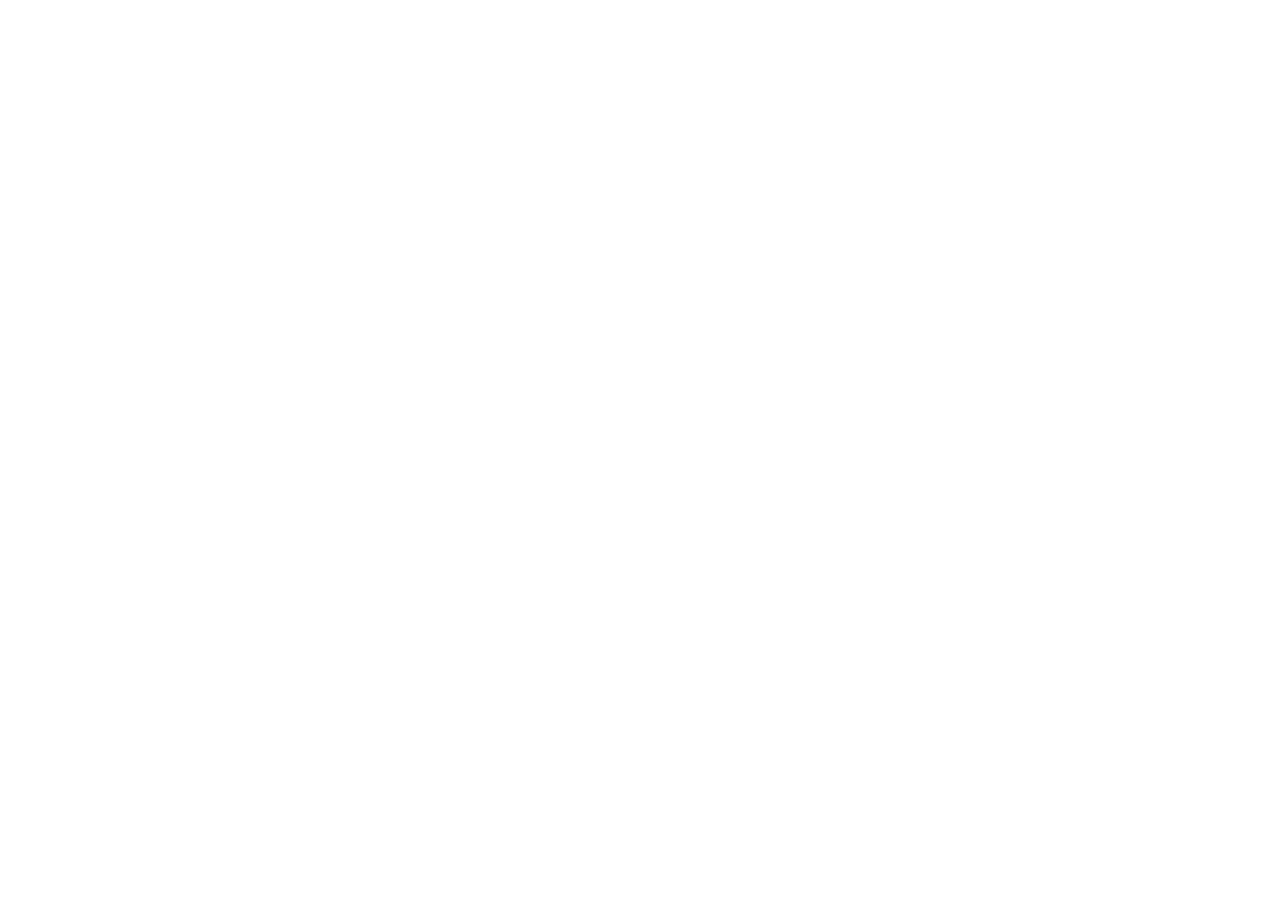
==== index.html @ 0cf008ea "first commit" ====
<!DOCTYPE html>
<html lang="en">
<head>
    <meta charset="UTF-8">
    <meta name="viewport" content="width=device-width, initial-scale=1.0">
    <title>Document</title>
</head>
<body>
    
</body>
</html>
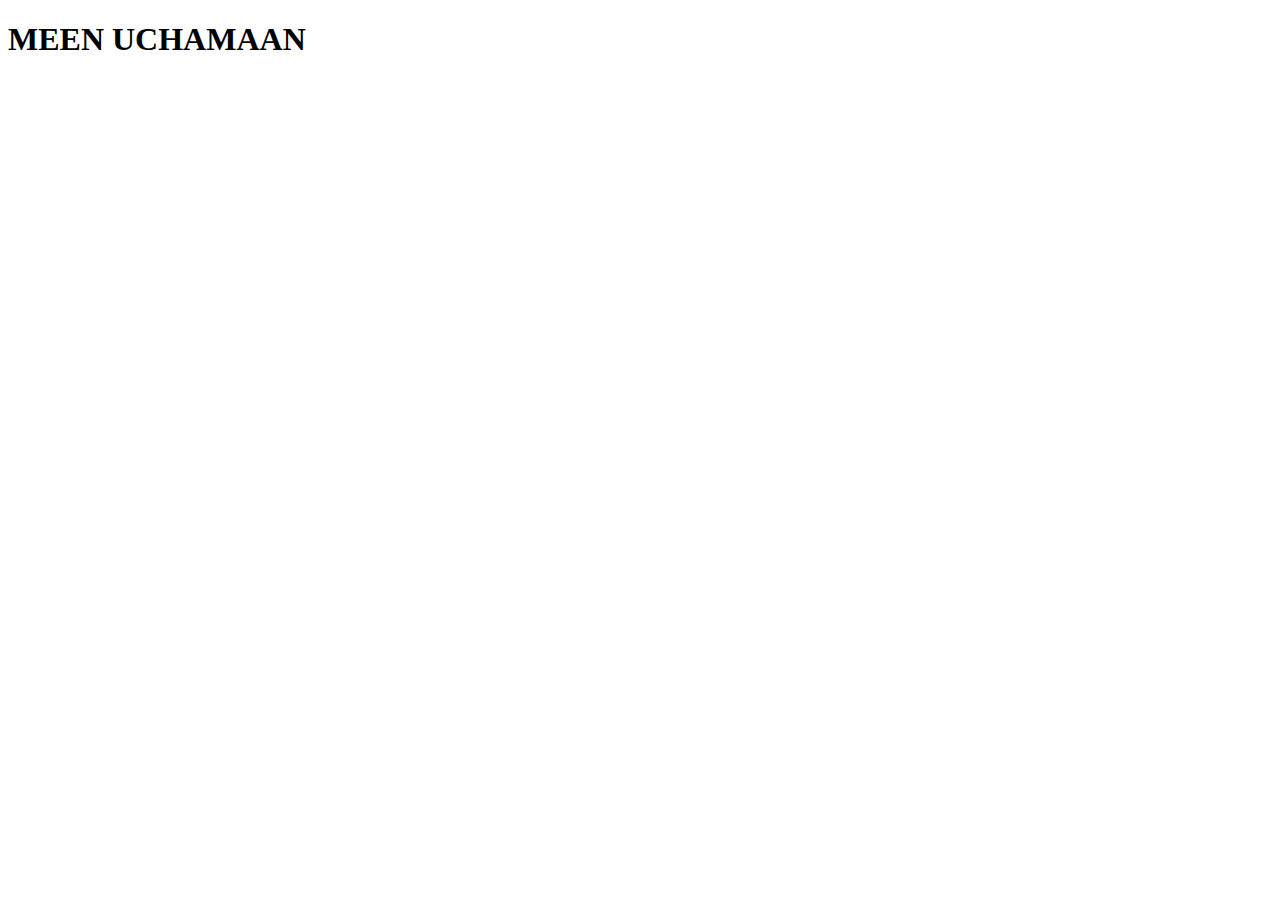
==== commit 62f90489: "new" ====
--- a/index.html
+++ b/index.html
@@ -6,6 +6,6 @@
     <title>Document</title>
 </head>
 <body>
-    
+    <h1>MEEN UCHAMAAN</h1>
 </body>
 </html>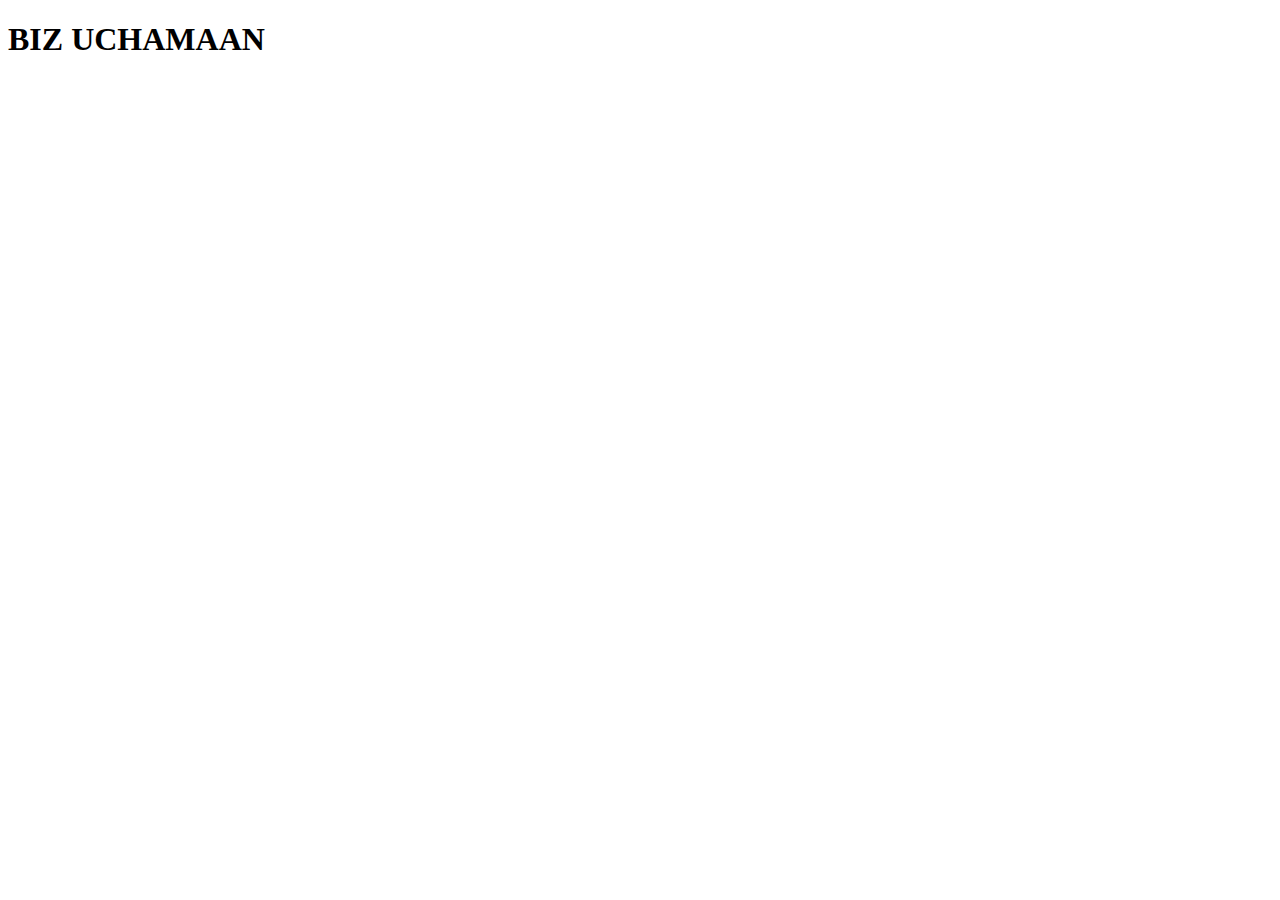
==== commit 0402d20d: "biz" ====
--- a/index.html
+++ b/index.html
@@ -6,6 +6,6 @@
     <title>Document</title>
 </head>
 <body>
-    <h1>MEEN UCHAMAAN</h1>
+    <h1>BIZ  UCHAMAAN</h1>
 </body>
 </html>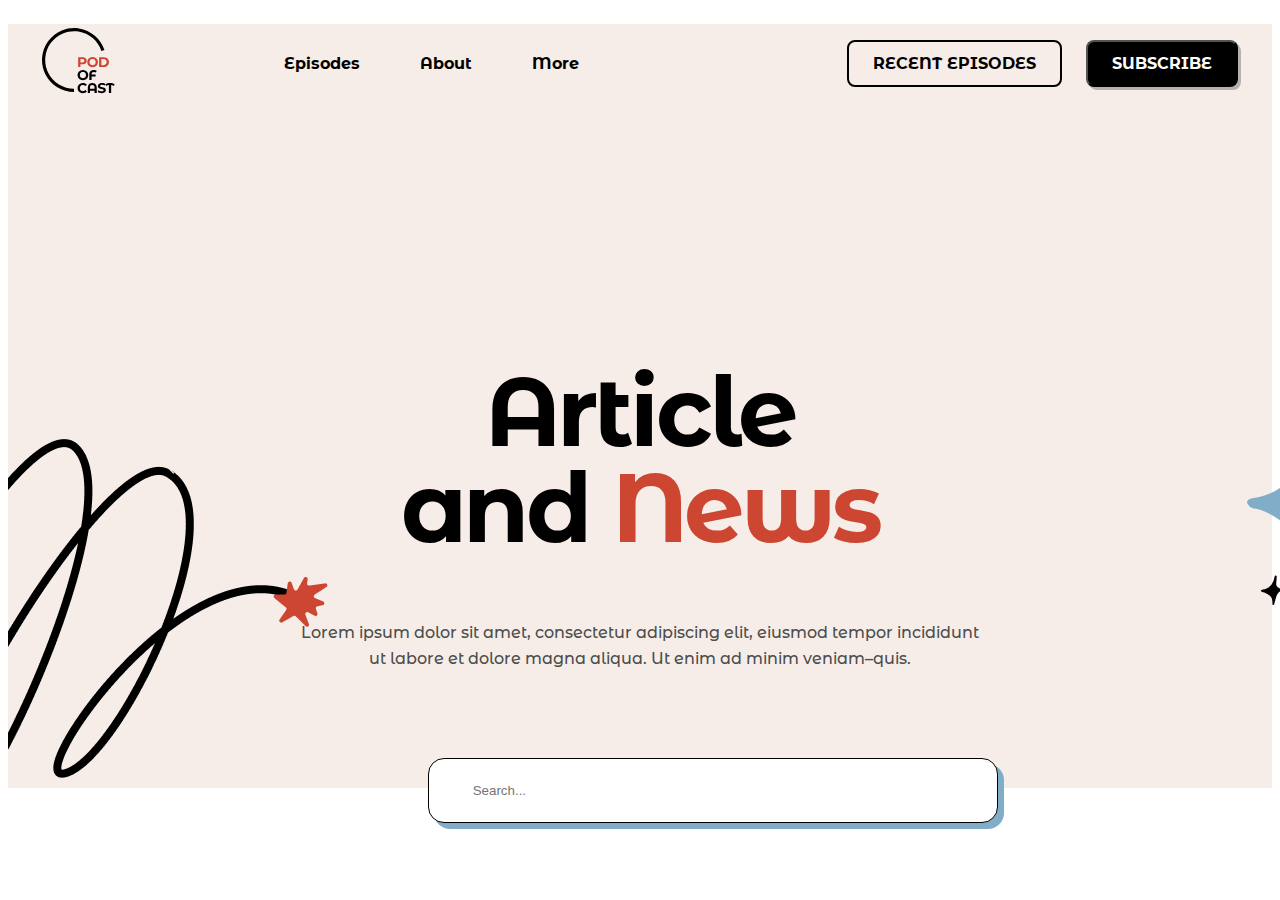
==== commit 348b9fc5: "oz qoldi" ====
--- a/index.html
+++ b/index.html
@@ -1,11 +1,67 @@
 <!DOCTYPE html>
 <html lang="en">
-<head>
-    <meta charset="UTF-8">
-    <meta name="viewport" content="width=device-width, initial-scale=1.0">
-    <title>Document</title>
-</head>
-<body>
-    <h1>BIZ  UCHAMAAN</h1>
-</body>
-</html>+  <head>
+    <meta charset="UTF-8" />
+    <meta name="viewport" content="width=device-width, initial-scale=1.0" />
+    <link
+      rel="stylesheet"
+      href="https://cdnjs.cloudflare.com/ajax/libs/font-awesome/6.4.0/css/all.min.css"
+      integrity="sha512-iecdLmaskl7CVkqkXNQ/ZH/XLlvWZOJyj7Yy7tcenmpD1ypASozpmT/E0iPtmFIB46ZmdtAc9eNBvH0H/ZpiBw=="
+      crossorigin="anonymous"
+      referrerpolicy="no-referrer"
+    />
+    <link rel="stylesheet" href="./css/main.css" />
+    <link rel="preconnect" href="https://fonts.googleapis.com" />
+    <link rel="preconnect" href="https://fonts.gstatic.com" crossorigin />
+    <link
+      href="https://fonts.googleapis.com/css2?family=Montserrat+Alternates:ital,wght@0,100;0,200;0,300;0,400;0,500;0,600;0,700;0,800;0,900;1,100;1,200;1,300;1,400;1,500;1,600;1,700;1,800;1,900&display=swap"
+      rel="stylesheet"
+    />
+    <title>Article and News</title>
+  </head>
+  <body>
+    <header class="header">
+      <nav class="header__nav container">
+        <a class="header__nav-logo" href="#"
+          ><img src="./img/logo.svg" alt="logo"
+        /></a>
+        <ul class="header__nav-list">
+          <li class="header__nav-item"><a href="#">Episodes</a></li>
+          <li class="header__nav-item"><a href="#">About</a></li>
+          <li class="header__nav-item"><a href="#">More</a></li>
+        </ul>
+        <div class="header__nav-button">
+          <button class="button-1"><a href="#"> RECENT EPISODES</a></button>
+          <button class="button-2"><a href="#">SUBSCRIBE</a></button>
+        </div>
+      </nav>
+      <div class="header__hero">
+        <div class="header__hero-text">
+          <h1>
+            Article <br />
+            and <span> News</span>
+          </h1>
+          <p>
+            Lorem ipsum dolor sit amet, consectetur adipiscing elit, eiusmod
+            tempor incididunt <br />
+            ut labore et dolore magna aliqua. Ut enim ad minim veniam–quis.
+          </p>
+        </div>
+        <div class="header__hero-img">
+          <img class="header__left-img" src="./img/vector.png" alt="left-img" />
+          <img
+            class="header__right-img"
+            src="./img/vector-right.png"
+            alt="right-img"
+          />
+        </div>
+        <!-- <form method="get" action="#" class="signup-inp"> -->
+          <input type="search" placeholder= " Search..." />
+        <!-- </form> -->
+      </div>
+    </header>
+    <main>
+      
+    </main>
+  </body>
+</html>
--- a/css/main.css
+++ b/css/main.css
@@ -0,0 +1,107 @@
+.conteiner {
+  margin: 0 auto;
+  width: 1300px;
+}
+
+.header {
+  background: #f7ede8;
+}
+.header .header__nav {
+  display: flex;
+  margin-top: 24px;
+  align-items: center;
+  justify-content: space-around;
+}
+.header .header__nav-list {
+  display: flex;
+  margin-right: 200px;
+}
+.header a {
+  text-decoration: none;
+  color: var(--black, #000);
+  font-family: "Montserrat Alternates", sans-serif;
+  font-size: 22px;
+  font-size: 16px;
+  font-style: normal;
+  font-weight: 700;
+  line-height: normal;
+}
+.header .header__nav-item {
+  margin-left: 60px;
+  list-style: none;
+}
+.header .button-1 {
+  padding: 12px 24px;
+  justify-content: center;
+  align-items: center;
+  border-radius: 8px;
+  border: 2px solid #000;
+  background-color: #f7ede8;
+}
+.header .button-2 {
+  padding: 12px 24px;
+  justify-content: center;
+  align-items: center;
+  border-radius: 8px;
+  background: var(--black, #000);
+  box-shadow: 3px 3px 0px 0px rgba(0, 0, 0, 0.25);
+  margin-left: 20px;
+}
+.header .button-2 a {
+  color: white;
+}
+.header h1 {
+  color: var(--black, #000);
+  text-align: center;
+  margin-top: 162px;
+  font-family: Montserrat Alternates;
+  font-size: 96px;
+  font-style: normal;
+  font-weight: 700;
+  line-height: 100%;
+  letter-spacing: -3.84px;
+}
+.header h1 span {
+  color: var(--vermillion, #cd4631);
+  font-family: Montserrat Alternates;
+  font-size: 96px;
+  font-style: normal;
+  font-weight: 700;
+  line-height: 100%;
+  letter-spacing: -3.84px;
+}
+.header .header__hero-text {
+  color: var(--davys-grey, #4d4d4d);
+  text-align: center;
+  font-family: Montserrat Alternates;
+  font-size: 16px;
+  font-style: normal;
+  font-weight: 500;
+  line-height: 160%;
+  padding: 100px;
+}
+.header .header__left-img {
+  position: absolute;
+  margin-top: -500px;
+}
+.header .header__right-img {
+  position: absolute;
+  margin-left: 1239px;
+  margin-top: -350px;
+}
+.header input {
+  position: absolute;
+  display: flex;
+  width: 570px;
+  padding: 24px 0px 24px 40px;
+  align-items: center;
+  gap: 24px;
+  margin-left: 420px;
+  border-radius: 16px;
+  border: 1.5px solid var(--black, #000);
+  background: #fff;
+  box-shadow: 6px 6px 0px 0px #81adc8;
+  margin-top: -30px;
+}
+
+/*# sourceMappingURL=main.css.map */
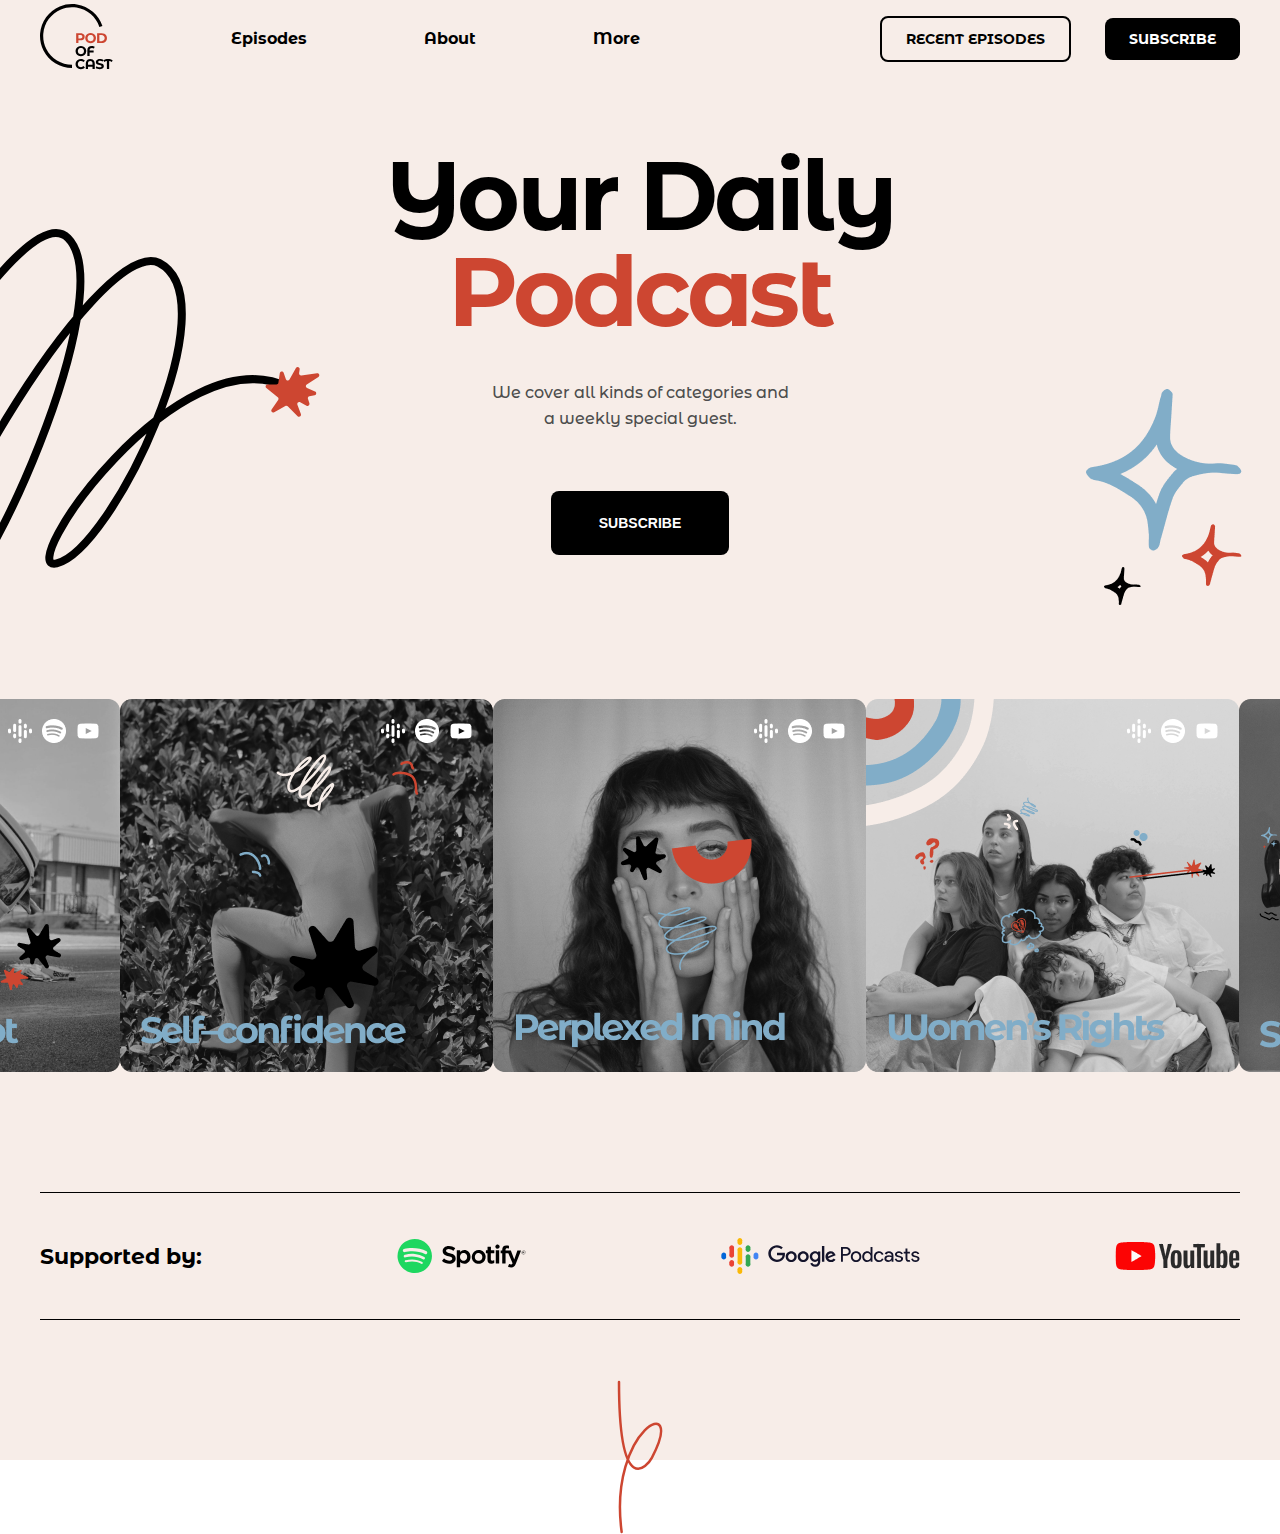
==== commit 6a54702a: "headerdone" ====
--- a/index.html
+++ b/index.html
@@ -3,65 +3,62 @@
   <head>
     <meta charset="UTF-8" />
     <meta name="viewport" content="width=device-width, initial-scale=1.0" />
-    <link
-      rel="stylesheet"
-      href="https://cdnjs.cloudflare.com/ajax/libs/font-awesome/6.4.0/css/all.min.css"
-      integrity="sha512-iecdLmaskl7CVkqkXNQ/ZH/XLlvWZOJyj7Yy7tcenmpD1ypASozpmT/E0iPtmFIB46ZmdtAc9eNBvH0H/ZpiBw=="
-      crossorigin="anonymous"
-      referrerpolicy="no-referrer"
-    />
-    <link rel="stylesheet" href="./css/main.css" />
-    <link rel="preconnect" href="https://fonts.googleapis.com" />
-    <link rel="preconnect" href="https://fonts.gstatic.com" crossorigin />
-    <link
-      href="https://fonts.googleapis.com/css2?family=Montserrat+Alternates:ital,wght@0,100;0,200;0,300;0,400;0,500;0,600;0,700;0,800;0,900;1,100;1,200;1,300;1,400;1,500;1,600;1,700;1,800;1,900&display=swap"
-      rel="stylesheet"
-    />
-    <title>Article and News</title>
+    <link rel="stylesheet" href="css/main.css">
+    <title>HomePage</title>
   </head>
   <body>
     <header class="header">
       <nav class="header__nav container">
-        <a class="header__nav-logo" href="#"
-          ><img src="./img/logo.svg" alt="logo"
-        /></a>
-        <ul class="header__nav-list">
-          <li class="header__nav-item"><a href="#">Episodes</a></li>
-          <li class="header__nav-item"><a href="#">About</a></li>
-          <li class="header__nav-item"><a href="#">More</a></li>
+          <ul class="header__nav-list">
+            <li class="header__nav-logo">
+                <a href="#" class="header__nav-link"><img src="img/logo.svg" alt="logo"/></a>
+            </li>
+          <li class="header__nav-item">
+            <a href="#" class="header__nav-link">Episodes</a>
+          </li>
+          <li class="header__nav-item">
+            <a href="#" class="header__nav-link">About</a>
+          </li>
+          <li class="header__nav-item">
+            <a href="#" class="header__nav-link">More</a>
+          </li>
         </ul>
-        <div class="header__nav-button">
-          <button class="button-1"><a href="#"> RECENT EPISODES</a></button>
-          <button class="button-2"><a href="#">SUBSCRIBE</a></button>
+        <div class="header__nav-btns">
+            <a href="#">
+                RECENT EPISODES
+            </a>
+            <a href="#">
+                SUBSCRIBE
+            </a>
         </div>
       </nav>
       <div class="header__hero">
         <div class="header__hero-text">
-          <h1>
-            Article <br />
-            and <span> News</span>
-          </h1>
-          <p>
-            Lorem ipsum dolor sit amet, consectetur adipiscing elit, eiusmod
-            tempor incididunt <br />
-            ut labore et dolore magna aliqua. Ut enim ad minim veniam–quis.
-          </p>
+          <h1>Your Daily <br>
+            <span>Podcast</span></h1>
+            <p>We cover all kinds of categories and <br>
+              a weekly special guest.</p>
+              <button>SUBSCRIBE</button>
+              <div class="header__hero-img">
+                <img src="img/Hero Shape Swirl.svg" alt="shape">
+                <img src="img/stars.png" alt="stars">
+              </div>
         </div>
-        <div class="header__hero-img">
-          <img class="header__left-img" src="./img/vector.png" alt="left-img" />
-          <img
-            class="header__right-img"
-            src="./img/vector-right.png"
-            alt="right-img"
-          />
+        <div class="header__hero-galerry">
+          <img src="img/cover.png" alt="galleryimg">
+          <img src="img/cover (1).png" alt="galleryimg2">
+          <img src="img/cover (2).png" alt="galleryimg3">
+          <img src="img/cover (4).png" alt="galleryimg4">
+          <img src="img/cover (3).png" alt="galleryimg5">
         </div>
-        <!-- <form method="get" action="#" class="signup-inp"> -->
-          <input type="search" placeholder= " Search..." />
-        <!-- </form> -->
+        <div class="header__hero-support container">
+          <p>Supported by:</p>
+          <img src="img/Spotify.svg" alt="Spotify">
+          <img src="img/Google Podcast.svg" alt="Google">
+          <img src="img/Youtube.svg" alt="Youtube">
+        </div>
+        <img class="scribble" src="img/Scribble.svg" alt="headerend">
       </div>
     </header>
-    <main>
-      
-    </main>
   </body>
 </html>
--- a/css/main.css
+++ b/css/main.css
@@ -1,107 +1,148 @@
-.conteiner {
-  margin: 0 auto;
-  width: 1300px;
+@import url(https://fonts.googleapis.com/css2?family=Montserrat+Alternates:wght@100;200;300;400;500;600;800;900&display=swap);
+body {
+  font-family: "Montserrat Alternates", sans-serif;
+}
+
+* {
+  margin: 0;
+  padding: 0;
+  box-sizing: border-box;
 }
 
 .header {
-  background: #f7ede8;
+  padding-bottom: 140px;
+  background: var(--champagne, #f7ede8);
 }
-.header .header__nav {
+.header .scribble {
+  position: absolute;
+  top: 111%;
+  left: 50%;
+  transform: translate(-50%, -50%);
+}
+.header__nav {
   display: flex;
-  margin-top: 24px;
+  justify-content: space-between;
   align-items: center;
-  justify-content: space-around;
 }
-.header .header__nav-list {
+.header__nav-list {
   display: flex;
-  margin-right: 200px;
+  align-items: center;
+  justify-content: space-between;
+  list-style: none;
+  width: 50%;
 }
-.header a {
+.header__nav-list .header__nav-item {
+  padding-left: 60px;
+}
+.header__nav-list .header__nav-item .header__nav-link {
+  color: var(--black, #000);
   text-decoration: none;
-  color: var(--black, #000);
-  font-family: "Montserrat Alternates", sans-serif;
-  font-size: 22px;
+  font-family: Montserrat Alternates;
   font-size: 16px;
   font-style: normal;
   font-weight: 700;
-  line-height: normal;
+  line-height: 160%;
 }
-.header .header__nav-item {
-  margin-left: 60px;
-  list-style: none;
+.header__nav-btns {
+  width: 30%;
+  height: 100%;
+  display: flex;
+  justify-content: space-between;
+  align-items: center;
 }
-.header .button-1 {
+.header__nav-btns a:first-child {
+  text-decoration: none;
+  color: #000;
+  font-size: 14px;
+  font-weight: 700;
   padding: 12px 24px;
-  justify-content: center;
-  align-items: center;
   border-radius: 8px;
-  border: 2px solid #000;
-  background-color: #f7ede8;
+  border: 2px solid var(--black, #000);
 }
-.header .button-2 {
+.header__nav-btns a:last-child {
+  text-decoration: none;
+  color: #fff;
+  font-size: 14px;
+  font-weight: 700;
   padding: 12px 24px;
-  justify-content: center;
-  align-items: center;
+  border-radius: 8px;
+  transition: all 0.5s ease-out;
+  background-color: #000;
+}
+.header__nav-btns a:last-child:hover {
+  box-shadow: 3px 3px 0px 0px rgba(0, 0, 0, 0.25);
+}
+.header__hero {
+  position: relative;
+}
+.header__hero-text {
+  text-align: center;
+  padding-top: 70px;
+}
+.header__hero-text h1 {
+  font-size: 96px;
+  font-weight: 700;
+  line-height: 100%;
+  margin-bottom: 40px;
+  letter-spacing: -3.84px;
+}
+.header__hero-text h1 span {
+  color: #cd4631;
+}
+.header__hero-text p {
+  color: var(--davys-grey, #4d4d4d);
+  text-align: center;
+  font-size: 16px;
+  font-weight: 500;
+  line-height: 160%;
+}
+.header__hero-text button {
+  padding: 24px 48px;
+  margin-top: 60px;
   border-radius: 8px;
   background: var(--black, #000);
-  box-shadow: 3px 3px 0px 0px rgba(0, 0, 0, 0.25);
-  margin-left: 20px;
+  transition: all 0.5s ease-out;
+  color: #fff;
+  font-size: 14px;
+  border: none;
+  margin-bottom: 144px;
+  font-weight: 700;
 }
-.header .button-2 a {
-  color: white;
+.header__hero-text button:hover {
+  box-shadow: 6px 6px 0px 0px rgba(0, 0, 0, 0.25);
 }
-.header h1 {
-  color: var(--black, #000);
-  text-align: center;
-  margin-top: 162px;
-  font-family: Montserrat Alternates;
-  font-size: 96px;
-  font-style: normal;
+.header__hero-img img {
+  top: 0;
+  position: absolute;
+}
+.header__hero-img img:first-child {
+  left: 0;
+}
+.header__hero-img img:last-child {
+  right: 3%;
+  top: 25%;
+}
+.header__hero-galerry {
+  margin-bottom: 120px;
+  display: flex;
+  justify-content: space-between;
+}
+.header__hero-support {
+  border: 1px solid #000;
+  border-left: 0;
+  border-right: 0;
+  display: flex;
+  justify-content: space-between;
+  align-items: center;
+  padding: 45px 0;
+}
+.header__hero-support p {
+  font-size: 22px;
   font-weight: 700;
-  line-height: 100%;
-  letter-spacing: -3.84px;
 }
-.header h1 span {
-  color: var(--vermillion, #cd4631);
-  font-family: Montserrat Alternates;
-  font-size: 96px;
-  font-style: normal;
-  font-weight: 700;
-  line-height: 100%;
-  letter-spacing: -3.84px;
-}
-.header .header__hero-text {
-  color: var(--davys-grey, #4d4d4d);
-  text-align: center;
-  font-family: Montserrat Alternates;
-  font-size: 16px;
-  font-style: normal;
-  font-weight: 500;
-  line-height: 160%;
-  padding: 100px;
-}
-.header .header__left-img {
-  position: absolute;
-  margin-top: -500px;
-}
-.header .header__right-img {
-  position: absolute;
-  margin-left: 1239px;
-  margin-top: -350px;
-}
-.header input {
-  position: absolute;
-  display: flex;
-  width: 570px;
-  padding: 24px 0px 24px 40px;
-  align-items: center;
-  gap: 24px;
-  margin-left: 420px;
-  border-radius: 16px;
-  border: 1.5px solid var(--black, #000);
-  background: #fff;
-  box-shadow: 6px 6px 0px 0px #81adc8;
-  margin-top: -30px;
+.header .container {
+  width: 1200px;
+  margin: 0 auto;
 }
 
 /*# sourceMappingURL=main.css.map */
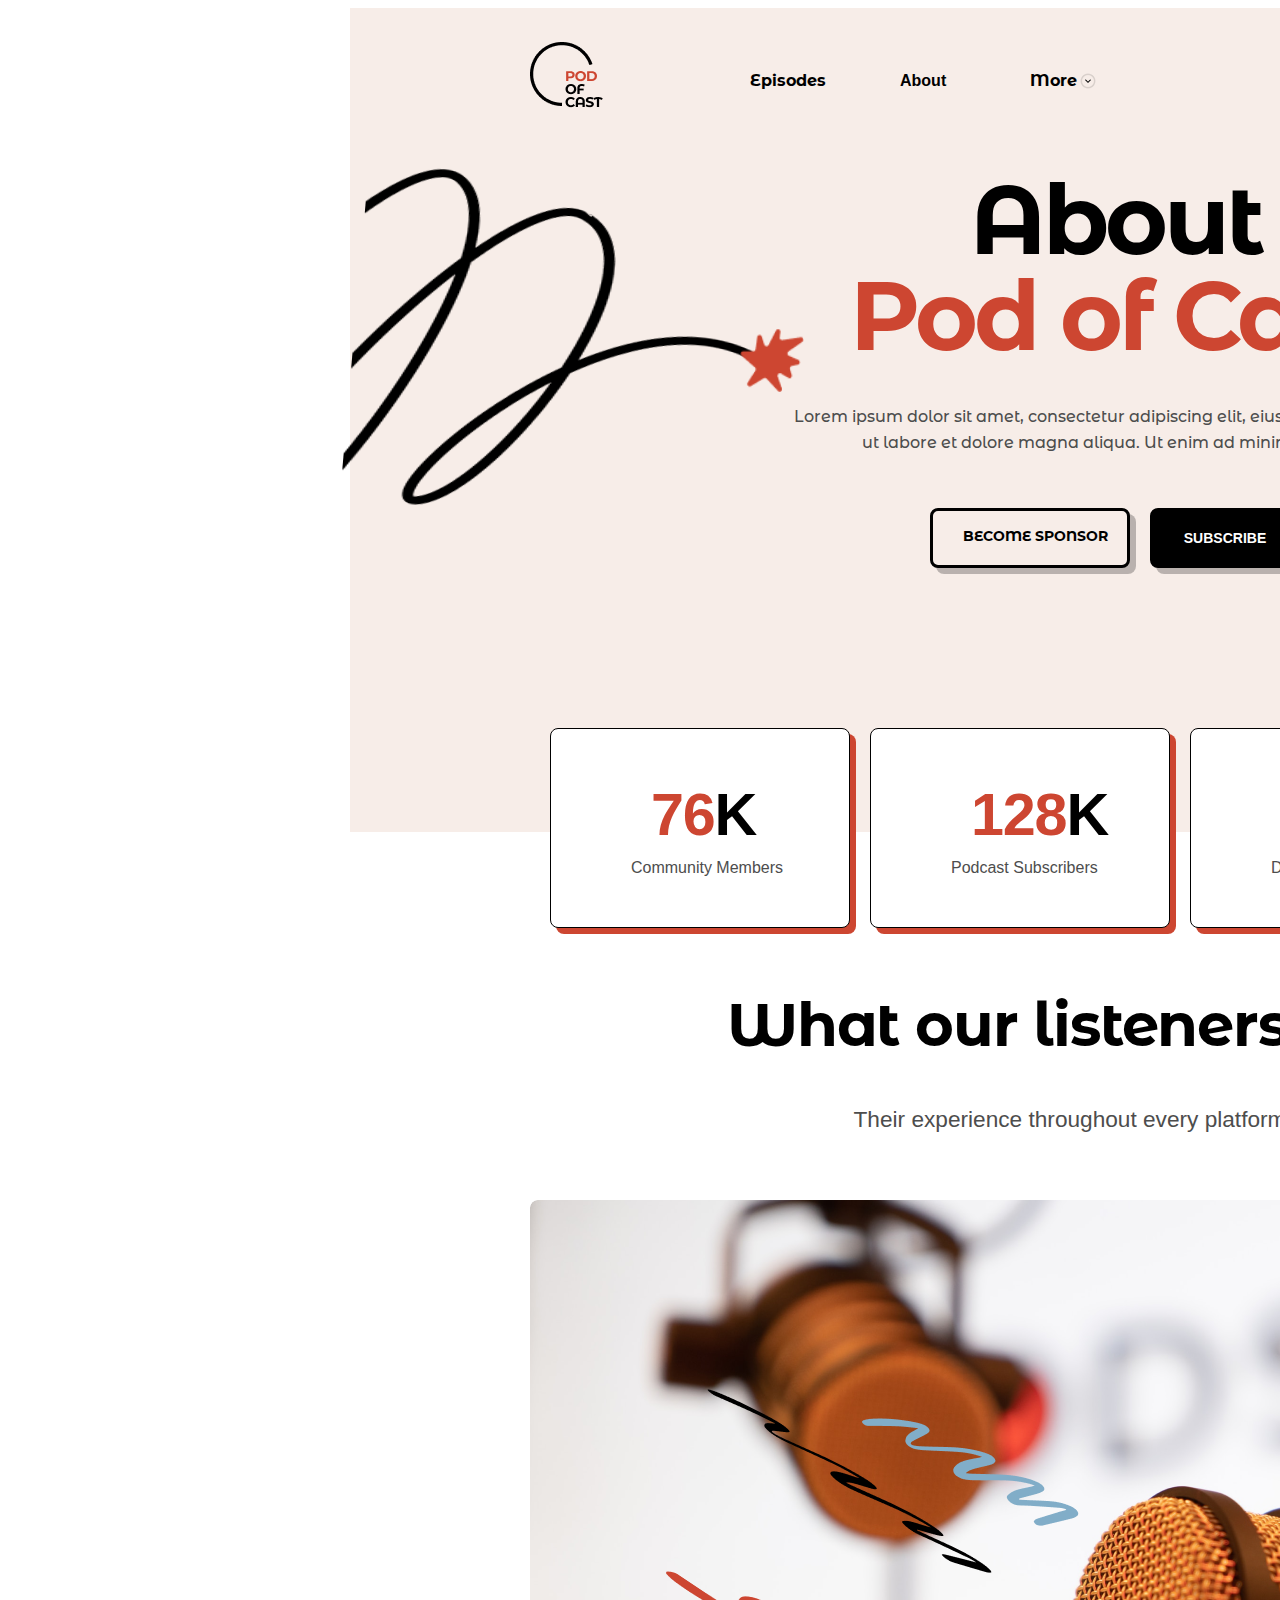
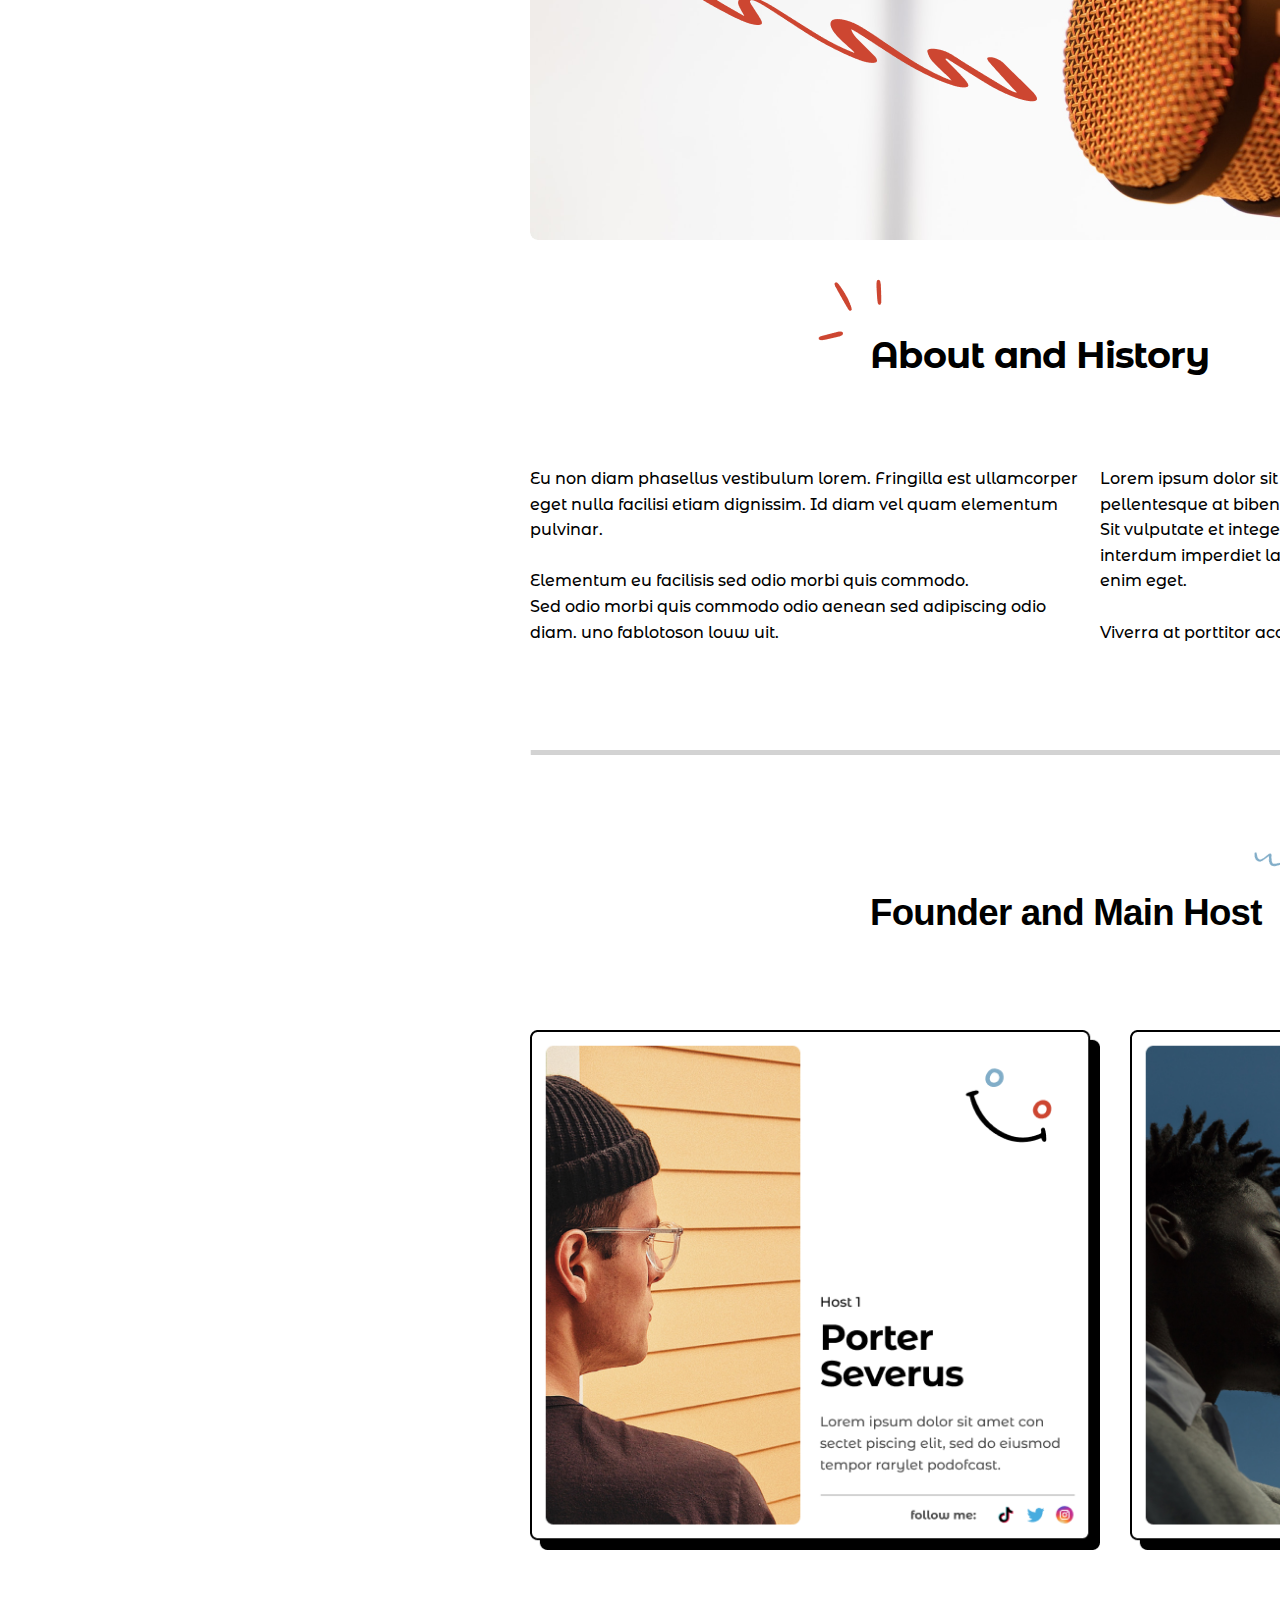
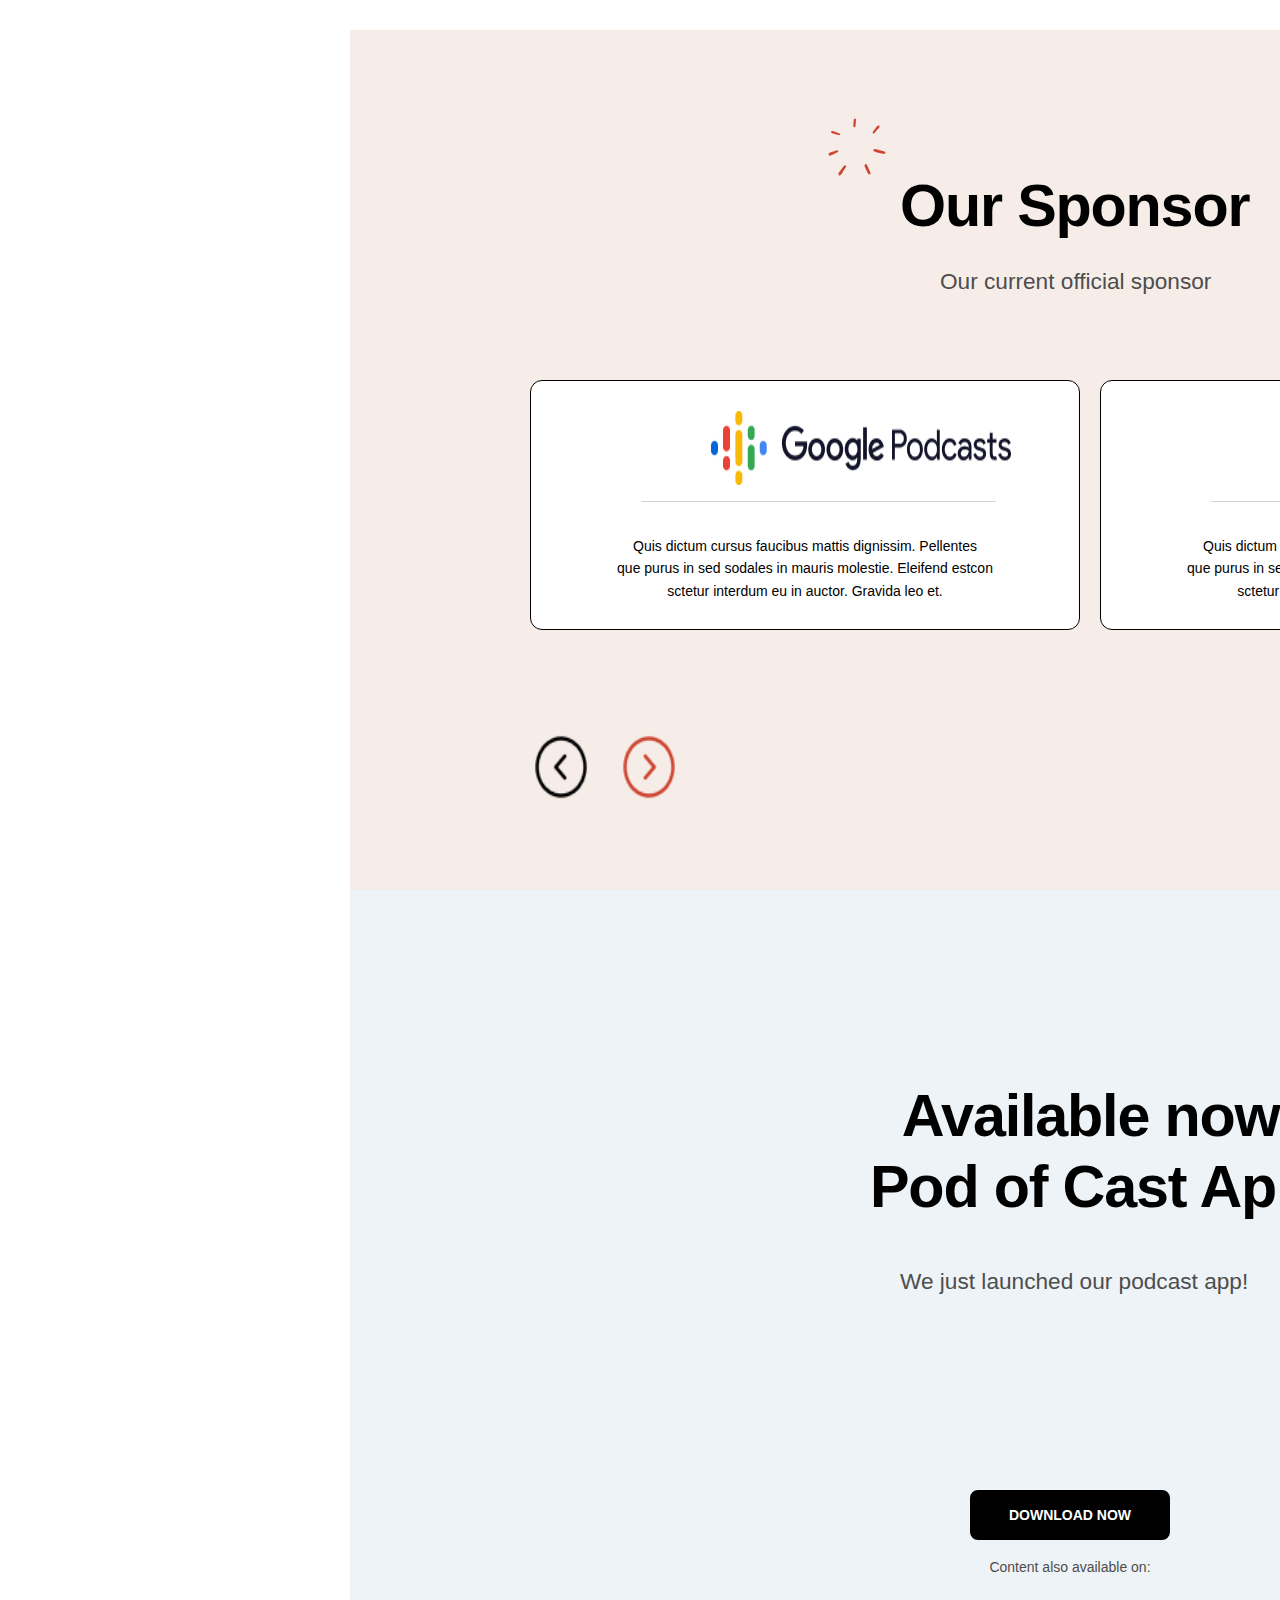
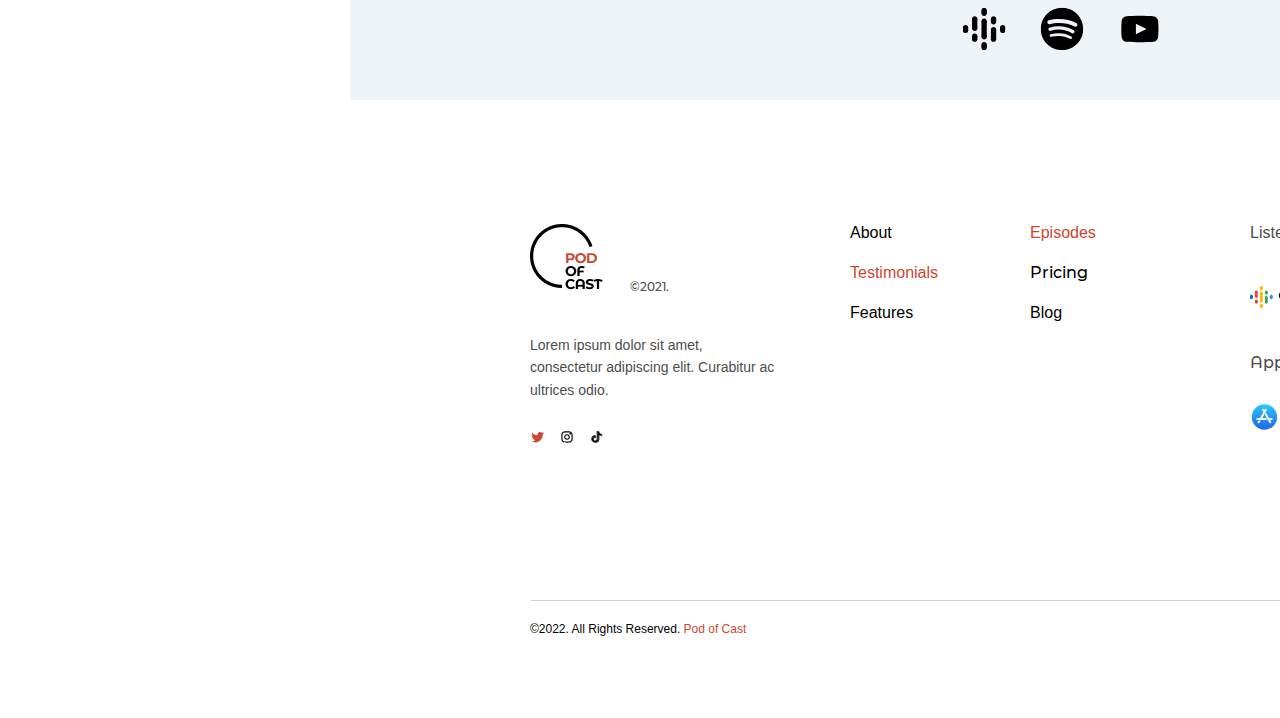
==== commit 8ab377ba: "tugadi" ====
--- a/index.html
+++ b/index.html
@@ -3,62 +3,123 @@
   <head>
     <meta charset="UTF-8" />
     <meta name="viewport" content="width=device-width, initial-scale=1.0" />
-    <link rel="stylesheet" href="css/main.css">
-    <title>HomePage</title>
+    <title>HOMEWORK</title>
+    <link rel="stylesheet" href="./css/main.css" />
   </head>
   <body>
-    <header class="header">
-      <nav class="header__nav container">
-          <ul class="header__nav-list">
-            <li class="header__nav-logo">
-                <a href="#" class="header__nav-link"><img src="img/logo.svg" alt="logo"/></a>
-            </li>
-          <li class="header__nav-item">
-            <a href="#" class="header__nav-link">Episodes</a>
-          </li>
-          <li class="header__nav-item">
-            <a href="#" class="header__nav-link">About</a>
-          </li>
-          <li class="header__nav-item">
-            <a href="#" class="header__nav-link">More</a>
-          </li>
-        </ul>
-        <div class="header__nav-btns">
-            <a href="#">
-                RECENT EPISODES
-            </a>
-            <a href="#">
-                SUBSCRIBE
-            </a>
-        </div>
-      </nav>
-      <div class="header__hero">
-        <div class="header__hero-text">
-          <h1>Your Daily <br>
-            <span>Podcast</span></h1>
-            <p>We cover all kinds of categories and <br>
-              a weekly special guest.</p>
-              <button>SUBSCRIBE</button>
-              <div class="header__hero-img">
-                <img src="img/Hero Shape Swirl.svg" alt="shape">
-                <img src="img/stars.png" alt="stars">
-              </div>
-        </div>
-        <div class="header__hero-galerry">
-          <img src="img/cover.png" alt="galleryimg">
-          <img src="img/cover (1).png" alt="galleryimg2">
-          <img src="img/cover (2).png" alt="galleryimg3">
-          <img src="img/cover (4).png" alt="galleryimg4">
-          <img src="img/cover (3).png" alt="galleryimg5">
-        </div>
-        <div class="header__hero-support container">
-          <p>Supported by:</p>
-          <img src="img/Spotify.svg" alt="Spotify">
-          <img src="img/Google Podcast.svg" alt="Google">
-          <img src="img/Youtube.svg" alt="Youtube">
-        </div>
-        <img class="scribble" src="img/Scribble.svg" alt="headerend">
-      </div>
-    </header>
+    <nav class="nav">
+      <img src="./img/logo (5).png" alt="" />
+      <a class="nav-a" href="#">Episodes</a>
+      <a class="nav-a-2" href="#">About</a>
+      <a class="nav-a-11" href="#">More</a>
+      <img class="nav-img" src="./img/Arrow - Down.png" alt="" />
+      <button class="btn">
+        <h1 class="h1">RECENT EPISODES</h1>
+      </button>
+      <button class="btn-2">
+        <h1 class="h2">SUBSCRIBE</h1>
+      </button>
+      <h1 class="nav-h1">
+        <span>About </span> <br />
+        Pod of Cast
+      </h1>
+      <p class="nav-p">Lorem ipsum dolor sit amet, consectetur adipiscing elit,  eiusmod tempor incididunt <br>
+        ut labore et dolore magna aliqua. Ut enim ad minim veniam–quis.</p>
+      <img class="nav-img-1" src="./img/Vector 4.png" alt="" />
+      <img class="nav-img-2" src="./img/Star 2.png" alt="">
+      <img class="nav-img-3" src="./img/vector (5).png" alt="">
+      <button class="btn-3">
+         <h1 class="nav-h2">BECOME SPONSOR</h1>
+      </button>
+      <button class="btn-4">
+         <h1 class="nav-h3">SUBSCRIBE</h1>
+      </button>
+      <button class="btn-5">
+        <a class="nav-a-3" href="#"> <span class="spn-1">76</span>K</a>
+        <p class="nav-p-1">Community Members</p>
+      </button>
+      <button class="btn-6">
+        <a class="nav-a-3" href="#"> <span class="spn-1">128</span>K</a>
+        <p class="nav-p-1">Podcast Subscribers</p>
+      </button>
+      <button class="btn-7">
+        <a class="nav-a-3" href="#"> <span class="spn-1">59</span>K</a>
+        <p class="nav-p-1">Daily Listeners</p>
+      </button>
+      <img class="nav-img-4" src="./img/Vector 4 (1).png" alt="">
+    </nav>
+    <div class="hero">
+          <h1 class="hero-h1">What our listeners say</h1>
+          <p class="hero-p">Their experience throughout every platform</p> 
+          <img class="hero-img" src="./img/img.png" alt=""> 
+          <h2 class="hero-h2">About and History</h2>
+          <img class="hero-img-1" src="./img/Sparkle.png" alt="">
+          <p class="hero-p-1">Eu non diam  phasellus vestibulum lorem. Fringilla est ullamcorper <br> eget nulla facilisi etiam dignissim. Id diam vel quam elementum <br> pulvinar. <br>
+          <br>
+            Elementum eu facilisis sed odio morbi quis commodo. <br>
+            Sed odio morbi quis commodo odio aenean sed adipiscing odio <br> diam. uno fablotoson louw uit.</p>
+            <p class="hero-p-2">Lorem ipsum dolor sit amet, consectetur adipiscing elit. Quam pellentesque at bibendum euismod tellus duis cursus dignissim odio. Sit vulputate et integer in. Sit vel, senectus iaculis morbi. Amet interdum imperdiet laoreet morbi tincidunt fermentum, libero. Ante <br> enim eget. 
+              <br>
+              <br>
+              Viverra at porttitor accumsan. Orci non here</p>
+              <img class="hero-img-2" src="./img/seperator.png" alt="picture">
+              <h3 class="hero-h3">Founder and Main Host</h3>
+              <img class="hero-img-3" src="./img/Scribble.png" alt="">
+              <img class="hero-img-4" src="./img/1 (1).png" alt="">
+              <img class="hero-img-5" src="./img/2.png" alt="">
+    </div>
+    <div class="heppo">
+      <img class="heppo-img" src="./img/Sparkle (1).png" alt="">
+      <h1 class="heppo-h1">Our Sponsor</h1>
+      <p class="heppo-p">Our current official sponsor</p>
+      <button class="heppo-btn">
+      <img class="heppo-img-3" src="./img/Google Podcast.png" alt="">
+        <img class="heppo-img-1" src="./img/seperator.png" alt="">
+        <p class="heppo-p-1">
+          Quis dictum cursus faucibus mattis dignissim. Pellentes <br>
+que purus in sed sodales in mauris molestie. Eleifend estcon <br>
+sctetur interdum eu in auctor. Gravida leo et.
+        </p>
+      </button>
+      <button class="heppo-btn-1">
+        <img class="heppo-img-2" src="./img/Spotify.png" alt="">
+        <img class="heppo-img-1" src="./img/seperator.png" alt="">
+        <p class="heppo-p-1">
+          Quis dictum cursus faucibus mattis dignissim. Pellentes <br>
+que purus in sed sodales in mauris molestie. Eleifend estcon <br>
+sctetur interdum eu in auctor. Gravida leo et.
+        </p>
+      </button>
+      <img class="heppo-img-4" src="./img/arrow.png" alt="">
+    </div>
+    <div class="our">
+       <h1 class="our-h1">Available now <br>
+        Pod of Cast App</h1>
+        <p class="our-p">We just launched our podcast app!</p>
+        <button class="our-btn">
+          <h2 class="our-h2">DOWNLOAD NOW</h2>
+          <p class="our-p-1">Content also available on:</p>
+          <img class="our-img" src="./img/platform.svg" alt="">
+        </button>
+    </div>
+    <div class="app">
+     <img class="app-img" src="./img/logo (5).png" alt="">
+     <p class="app-p">©2021.</p>
+     <p class="app-p-1">Lorem ipsum dolor sit amet, <br> consectetur adipiscing elit. Curabitur ac ultrices odio. </p>
+     <img class="app-img-1" src="./img/socials.svg" alt="">
+     <a class="app-a" href="#">About</a>
+     <a class="app-a-1" href="#">Testimonials</a>
+     <a class="app-a-2" href="#">Features</a>
+     <a class="app-a-3" href="#">Episodes</a>
+     <a class="app-a-4" href="#">Pricing</a>
+     <a class="app-a-5" href="#">Blog</a>
+     <a class="app-a-6" href="#">Listen to episodes on your fav platform:</a>
+     <img class="app-img-2" src="./img/platform (1).svg" alt="">
+     <a class="app-a-7" href="#">App available on:</a>
+     <img class="app-img-3" src="./img/platform (2).svg" alt="">
+     <img class="app-img-4" src="./img/seperator (2).png" alt="">
+     <a class="app-a-8" href="#">©2022. All Rights Reserved. <span class="app-spn">Pod of Cast</span> </a>
+     <a class="app-a-9" href="#">Terms . Privacy</a>
+    </div>
   </body>
-</html>
+</html>--- a/css/main.css
+++ b/css/main.css
@@ -1,148 +1,881 @@
-@import url(https://fonts.googleapis.com/css2?family=Montserrat+Alternates:wght@100;200;300;400;500;600;800;900&display=swap);
-body {
-  font-family: "Montserrat Alternates", sans-serif;
-}
+    @import url("https://fonts.googleapis.com/css2?family=Montserrat&family=Montserrat+Alternates&display=swap");
+    
+    .nav {
+      position: absolute;
+      left: 350px;
+      width: 1440px;
+      height: 824px;
+      background: var(--champagne, #f7ede8);
+    }
+    img {
+      position: absolute;
+      top: 30px;
+      left: 180px;
+      width: 74px;
+      height: 74px;
+      flex-shrink: 0;
+    }
+    .nav-a {
+      position: absolute;
+      top: 60px;
+      left: 400px;
+      color: var(--black, #000);
+      cursor: pointer;
+      font-family: "Montserrat Alternates", sans-serif;
+      font-size: 16px;
+      font-style: normal;
+      font-weight: 700;
+      text-decoration: none;
+      line-height: 160%;
+    }
+    .nav-a-2 {
+      position: absolute;
+      top: 60px;
+      left: 550px;
+      text-decoration: none;
+      color: var(--black, #000);
+      font-family: " Montserrat Alternates", sans-serif;
+      font-size: 16px;
+      font-style: normal;
+      font-weight: 700;
+      line-height: 160%;
+    }
+    .nav-a-11 {
+      position: absolute;
+      top: 60px;
+      left: 680px;
+      text-decoration: none;
+      color: var(--black, #000);
+      font-family: "Montserrat Alternates", sans-serif;
+      font-size: 16px;
+      font-style: normal;
+      font-weight: 700;
+      line-height: 160%;
+    }
+    .nav-img {
+      position: absolute;
+      top: 65px;
+      left: 730px;
+      width: 16px;
+      height: 16px;
+    }
+    .btn {
+      position: absolute;
+      top: 40px;
+      left: 950px;
+      width: 200px;
+      height: 50px;
+      display: flex;
+      padding: 12px 24px;
+      justify-content: center;
+      align-items: center;
+      border-radius: 8px;
+      border: 2px solid var(--black, #000);
+    }
+    .h1 {
+      color: black;
+      font-family: Montserrat Alternates;
+      font-size: 14px;
+      font-style: normal;
+      font-weight: 700;
+      line-height: normal;
+      cursor: pointer;
+    }
+    .btn-2 {
+      position: absolute;
+      top: 40px;
+      left: 1170px;
+      width: 200px;
+      height: 50px;
+      display: flex;
+      padding: 12px 24px;
+      justify-content: center;
+      align-items: center;
+      border-radius: 8px;
+      background: var(--black, #000);
+      box-shadow: 3px 3px 0px 0px rgba(0, 0, 0, 0.25);
+    }
+    .h2 {
+      color: #fff;
+      font-family: " Montserrat Alternates", sans-serif;
+      font-size: 14px;
+      font-style: normal;
+      font-weight: 700;
+      line-height: normal;
+      cursor: pointer;
+    }
+    .nav-h1 {
+      position: absolute;
+      top: 100px;
+      left: 500px;
+      color: var(--black, #000);
+      text-align: center;
+      font-family: "Montserrat Alternates", sans-serif;
+      font-size: 96px;
+      font-style: normal;
+      font-weight: 700;
+      line-height: 100%; /* 96px */
+      letter-spacing: -3.84px;
+      color: var(--vermillion, #cd4631);
+      font-family: "Montserrat Alternates", sans-serif;
+      font-size: 96px;
+      font-style: normal;
+      font-weight: 700;
+      line-height: 100%;
+      letter-spacing: -3.84px;
+    }
+    span {
+      color: #000;
+    }
+    .nav-img-1 {
+      position: absolute;
+      top: 100px;
+      left: 5px;
+      width: 400px;
+      height: 450px;
+      transform: rotate(5deg);
+      flex-shrink: 0;
+      stroke-width: 8px;
+      stroke: var(--black, #000);
+    }
+    .nav-img-2 {
+      position: absolute;
+      top: 320px;
+      left: 390px;
+      width: 64px;
+      height: 64px;
+      flex-shrink: 0;
+      fill: var(--vermillion, #cd4631);
+    }
+    .nav-p {
+      position: absolute;
+      top: 380px;
+      left: 400px;
+      width: 766px;
+      color: var(--davys-grey, #4d4d4d);
+      text-align: center;
+      font-family: "Montserrat Alternates", sans-serif;
+      font-size: 16px;
+      font-style: normal;
+      font-weight: 500;
+      line-height: 160%;
+    }
+    .nav-img-3 {
+        position: absolute;
+        top: 200px;
+        left: 1320px;
+      width: 120px;
+      height: 166.963px;
+      flex-shrink: 0;
+    }
+    .btn-3{
+      position: absolute;
+      top: 500px;
+      left: 580px;
+      width: 200px;
+      height: 60px;
+      display: flex;
+    padding: 20px 36px;
+    justify-content: center;
+    align-items: center;
+    border-radius: 8px;
+    border: 3px solid var(--black, #000);
+    background: var(--champagne, #F7EDE8);
+    box-shadow: 6px 6px 0px 0px rgba(0, 0, 0, 0.25);
+    }
 
-* {
-  margin: 0;
-  padding: 0;
-  box-sizing: border-box;
-}
+    .nav-h2{
+      position: absolute;
+      top: 5px;
+      left: 30px;
+      color: var(--black, #000);
+      cursor: pointer;
+    font-family: 'Montserrat Alternates' , sans-serif;
+    font-size: 14px;
+    font-style: normal;
+    font-weight: 700;
+    line-height: 160%;
+    }
+    .btn-4{
+      position: absolute;
+      top: 500px;
+      left: 800px;
+      width: 150px;
+      height: 60px;
+      display: flex;
+      padding: 20px 36px;
+      justify-content: center;
+      align-items: center;
+      border-radius: 8px;
+      border: 2px solid var(--black, #000);
+      background: var(--black, #000);
+      box-shadow: 6px 6px 0px 0px rgba(0, 0, 0, 0.25);
+    }
+      .nav-h3{
+        color: #FFF;
+        cursor: pointer;
+    font-family:' Montserrat Alternates',sans-serif;
+    font-size: 14px;
+    font-style: normal;
+    font-weight: 700;
+    line-height: 160%;
+      }
+  .btn-5{
+    width: 300px;
+    height: 200px;
+    position: absolute;
+    top: 720px;
+    left: 200px;
+    display: inline-flex;
+padding: 59px 94px;
+justify-content: center;
+align-items: center;
+border-radius: 8px;
+border: 1.5px solid var(--black, #000);
+background: #FFF;
+box-shadow: 6px 6px 0px 0px #CD4631;
+  }
+  .nav-a-3{
+    position: absolute;
+    top: 50px;
+    left: 100px;
+    color: var(--vermillion, #CD4631);
+    text-decoration: none;
+font-family: 'Montserrat Alternates',sans-serif;
+font-size: 59.3px;
+font-style: normal;
+font-weight: 700;
+line-height: 120%; 
+letter-spacing: -1.186px;
+color: var(--black, #000);
+font-family:' Montserrat Alternates', sans-serif;
+font-size: 59.3px;
+font-style: normal;
+font-weight: 700;
+line-height: 120%;
+letter-spacing: -1.186px;
+  }
+  .spn-1{
+    color: #CD4631;
+  }
+  .nav-p-1{
+    position: absolute;
+    top: 110px;
+    left: 80px;
+    color: var(--davys-grey, #4D4D4D);
+text-align: center;
+font-family:' Montserrat Alternates',sans-serif;
+font-size: 16px;
+font-style: normal;
+font-weight: 500;
+line-height: 160%;
+  }
+  .btn-6{
+    width: 300px;
+    height: 200px;
+    position: absolute;
+    top: 720px;
+    left: 520px;
+    display: inline-flex;
+padding: 59px 94px;
+justify-content: center;
+align-items: center;
+border-radius: 8px;
+border: 1.5px solid var(--black, #000);
+background: #FFF;
+box-shadow: 6px 6px 0px 0px #CD4631;
+  }
+  .btn-7{
+    width: 300px;
+    height: 200px;
+    position: absolute;
+    top: 720px;
+    left: 840px;
+    display: inline-flex;
+padding: 59px 94px;
+justify-content: center;
+align-items: center;
+border-radius: 8px;
+border: 1.5px solid var(--black, #000);
+background: #FFF;
+box-shadow: 6px 6px 0px 0px #CD4631;
+  }
+  .nav-img-4{
+    position: absolute;
+    top: 750px;
+    left: 1300px;
+    width: 120px;
+height: 120px;
+flex-shrink: 0;
+stroke-width: 2.5px;
+stroke: var(--vermillion, #CD4631);
+  }
+  .hero{
+    position: absolute;
+    top: 950px;
+     left: 350px;
+    width: 1440px;
+height: 2284px;
+background: #ffffff;
+  }
+  .hero-h1{
+color: #000;
+text-align: center;
+font-family:' Montserrat Alternates',sans-serif;
+font-size: 59.3px;
+font-style: normal;
+font-weight: 700;
+line-height: 120%; 
+letter-spacing: -1.186px;
+color: var(--black, #000);
+font-family: 'Montserrat Alternates',sans-serif;
+font-size: 59.3px;
+font-style: normal;
+font-weight: 700;
+line-height: 120%;
+letter-spacing: -1.186px;
+  }
+  .hero-p{
+    color: var(--davys-grey, #4D4D4D);
+text-align: center;
+font-family:' Montserrat Alternates', sans-serif;
+font-size: 22.65px;
+font-style: normal;
+font-weight: 500;
+line-height: 160%;
+  }
+  .hero-img{
+    position: absolute;
+    top: 250px;
+    width: 1160px;
+height: 640px;
+flex-shrink: 0;
+border-radius: 8px;
+  }
+  .hero-h2{
+    position: absolute;
+    top: 950px;
+    left: 520px;
+     text-align: center;
+    color: var(--black, #000);
+font-family: 'Montserrat Alternates',sans-serif;
+font-size: 36.65px;
+font-style: normal;
+font-weight: 700;
+line-height: 140%; 
+letter-spacing: -0.733px;
+  }
+  .hero-img-1{
+    position: absolute;
+    top: 900px;
+    left: 440px;
+    width: 120px;
+height: 120px;
+flex-shrink: 0;
+  }
+  .hero-p-1{
+    position: absolute;
+    top: 1100px;
+    left: 180px;
+    width: 570px;
+    color: #4D4D4D;
+    font-family: 'Montserrat Alternates',sans-serif;
+    font-size: 16px;
+    font-style: normal;
+    font-weight: 500;
+    line-height: 160%; 
+    color: var(--black, #000);
+    font-family: 'Montserrat Alternates',sans-serif;
+    font-size: 16px;
+    font-style: normal;
+    font-weight: 700;
+    line-height: 160%;
+    color: var(--black, #000);
+    font-family: 'Montserrat Alternates',sans-serif;
+    font-size: 16px;
+    font-style: normal;
+    font-weight: 500;
+    line-height: 160%;
+    text-decoration-line: underline;
+    text-decoration: none;
+  }
+ .hero-p-2{
+  position: absolute;
+  top: 1100px;
+  left: 750px;
+  width: 570px;
+color: #4D4D4D;
+font-family: 'Montserrat Alternates',sans-serif;
+font-size: 16px;
+font-style: normal;
+font-weight: 500;
+line-height: 160%; 
+color: var(--black, #000);
+font-family: 'Montserrat Alternates',sans-serif;
+font-size: 16px;
+font-style: normal;
+font-weight: 700;
+line-height: 160%;
+color: var(--black, #000);
+font-family: 'Montserrat Alternates',sans-serif;
+font-size: 16px;
+font-style: normal;
+font-weight: 500;
+line-height: 160%;
+text-decoration-line: underline;
+text-decoration: none;
+ } 
+ .hero-img-2{
+  position: absolute;
+  top: 1400px;
+  left: 180px;
+  width: 1160px;
+height: 5px;
+flex-shrink: 0;
+stroke-width: 0.5px;
+stroke: var(--davys-grey, #4D4D4D);
+ }
+ .hero-h3{
+  position: absolute;
+  top: 1500px;
+  left: 520px;
+  color: var(--black, #000);
+font-family:' Montserrat Alternates',sans-serif;
+font-size: 36.65px;
+font-style: normal;
+font-weight: 700;
+line-height: 140%; 
+letter-spacing: -0.733px;
 
-.header {
-  padding-bottom: 140px;
-  background: var(--champagne, #f7ede8);
-}
-.header .scribble {
-  position: absolute;
-  top: 111%;
-  left: 50%;
-  transform: translate(-50%, -50%);
-}
-.header__nav {
+ }
+ .hero-img-3{
+  position: absolute;
+  top: 1470px;
+  left: 880px;
+  width: 98.893px;
+height: 98.893px;
+transform: rotate(10deg);
+flex-shrink: 0;
+ }
+ .hero-img-4{
+  position: absolute;
+  top: 1680px;
+  left: 180px;
+  width: 570px;
+height: 520px;
+flex-shrink: 0;
+/* border-radius: 8px;
+border: 2px solid var(--black, #000);
+background: #FFF;
+box-shadow: 10px 10px 0px 0px #000; */
+ }
+ .hero-img-5{
+  position: absolute;
+  top: 1680px;
+  left: 780px;
+  width: 570px;
+height: 520px;
+flex-shrink: 0;
+ }
+ .heppo{
+  position: absolute;
+   top: 3230px;
+   left:350px ;
+  width: 1440px;
+height: 860px;
+background: var(--champagne, #F7EDE8);
+ }
+ .heppo-img{
+  position: absolute;
+  top: 80px;
+  left: 470px;
+  width: 74px;
+height: 74px;
+flex-shrink: 0;
+ }
+ .heppo-h1{
+  position: absolute;
+  top: 100px;
+  left: 550px;
+  color: var(--black, #000);
+text-align: center;
+font-family:' Montserrat Alternates',sans-serif;
+font-size: 59.3px;
+font-style: normal;
+font-weight: 700;
+line-height: 120%; 
+letter-spacing: -1.186px;
+ }
+ .heppo-p{
+  position: absolute;
+  top: 210px;
+  left: 590px;
+  color: var(--davys-grey, #4D4D4D);
+text-align: center;
+font-family:' Montserrat Alternates',sans-serif;
+font-size: 22.65px;
+font-style: normal;
+font-weight: 500;
+line-height: 160%;
+ }
+ .heppo-btn{
+  position: absolute;
+  top: 350px;
+  left: 180px;
+  width: 550px;
+  height: 250px;
+  display: inline-flex;
+padding: 40px 17px 30px 17px;
+justify-content: center;
+align-items: center;
+border-radius: 12px;
+border: 1.613px solid var(--black, #000);
+background: #FFF;
+ }
+ .heppo-h2{
+  position: absolute;
+  top: 40px;
+  left: 250px;
+  width: 229.069px;
+height: 32.216px;
+flex-shrink: 0;
+ }
+ .heppo-img-1{
+  position: absolute;
+  top: 120px;
+  left: 110px;
+  width: 354.906px;
+height: 1px;
+ }
+ .heppo-p-1{
+  position: absolute;
+  top: 140px;
+  width: 536px;
+height: 71px;
+color: var(--davys-grey, #4D4D4D);
+text-align: center;
+font-family:' Montserrat Alternates',sans-serif;
+font-size: 14px;
+font-style: normal;
+font-weight: 500;
+line-height: 160%; 
+color: var(--black, #000);
+font-family:' Montserrat Alternates',sans-serif;
+font-size: 14px;
+font-style: normal;
+font-weight: 500;
+line-height: 160%;
+ }
+ .heppo-img-3{
   display: flex;
-  justify-content: space-between;
-  align-items: center;
-}
-.header__nav-list {
+width: 300px;
+justify-content: center;
+align-items: center;
+gap: 15.218px;
+ }
+ .heppo-btn-1{
+ position: absolute;
+  top: 350px;
+  left: 750px;
+  width: 550px;
+  height: 250px;
+  display: inline-flex;
+padding: 40px 17px 30px 17px;
+justify-content: center;
+align-items: center;
+border-radius: 12px;
+border: 1.613px solid var(--black, #000);
+background: #FFF;
+ }
+ .heppo-img-2{
+  width: 193.729px;
+height: 53.814px;
+ }
+ .heppo-img-4{
+  position: absolute;
+  top: 700px;
+  left: 180px;
+  width: 150px;
+  display: inline-flex;
+justify-content: center;
+align-items: center;
+gap: 20px;
+ }
+ .our{
+  position: absolute;
+  top: 4090px;
+  left: 350px;
+  width: 1440px;
+height: 816px;
+background: var(--alice-blue, #EDF3F7);
+ }
+ .our-h1{
+  position: absolute;
+  top: 150px;
+  left: 520px;
+  color: var(--black, #000);
+text-align: center;
+font-family:' Montserrat Alternates',sans-serif;
+font-size: 59.3px;
+font-style: normal;
+font-weight: 700;
+line-height: 120%; 
+letter-spacing: -1.186px;
+ }
+ .our-p{
+  position: absolute;
+  top: 350px;
+  left: 550px;
+  color: var(--davys-grey, #4D4D4D);
+text-align: center;
+font-family:' Montserrat Alternates',sans-serif;
+font-size: 22.65px;
+font-style: normal;
+font-weight: 500;
+line-height: 160%;
+ }
+ .our-btn{
+  position: absolute;
+  top: 600px;
+  left: 620px;
+  width: 200px;
+  height: 50px;
+display: inline-flex;
+padding: 20px 36px;
+justify-content: center;
+align-items: center;
+border-radius: 8px;
+border: 2px solid var(--black, #000);
+background: var(--black, #000);
+ }
+ .our-h2{
+  cursor: pointer;
+  color: #FFF;
+font-family:' Montserrat Alternates',sans-serif;
+font-size: 14px;
+font-style: normal;
+font-weight: 700;
+line-height: 160%;
+ }
+ .our-p-1{
+  position: absolute;
+  top: 50px;
+  color: var(--davys-grey, #4D4D4D);
+font-family:' Montserrat Alternates',sans-serif;
+font-size: 14px;
+font-style: normal;
+font-weight: 500;
+line-height: 160%;
+ }
+ .our-img{
+  position: absolute;
+  top: 100px;
+  left:-10px ;
+  width: 200px;
   display: flex;
-  align-items: center;
-  justify-content: space-between;
-  list-style: none;
-  width: 50%;
-}
-.header__nav-list .header__nav-item {
-  padding-left: 60px;
-}
-.header__nav-list .header__nav-item .header__nav-link {
+justify-content: center;
+align-items: center;
+gap: 20px;
+ }
+.app{
+  position: absolute;
+  top: 4900px;
+  left: 350px;
+  width: 1440px;
+height: 618px;
+background: #ffffff;
+}
+.app-img{
+
+  position: absolute;
+  top: 120px;
+  width: 74px;
+height: 74px;
+flex-shrink: 0;
+}
+.app-p{
+  position: absolute;
+  top: 165px;
+  left: 280px;
+  color: var(--davys-grey, #4D4D4D);
+font-family: 'Montserrat Alternates',sans-serif;
+font-size: 12px;
+font-style: normal;
+font-weight: 500;
+line-height: 160%;
+}
+.app-p-1{
+  position: absolute;
+  top: 220px;
+  left: 180px;
+  width: 275px;
+color: var(--davys-grey, #4D4D4D);
+font-family:' Montserrat Alternates',sans-serif;
+font-size: 14px;
+font-style: normal;
+font-weight: 500;
+line-height: 160%;
+}
+
+.app-img-1{
+  position: absolute;
+  top: 300px;
+  display: inline-flex;
+justify-content: center;
+align-items: center;
+gap: 25px;
+}
+.app-a{
+  position: absolute;
+  top: 120px;
+  left: 500px;
+  text-decoration: none;
   color: var(--black, #000);
-  text-decoration: none;
-  font-family: Montserrat Alternates;
-  font-size: 16px;
-  font-style: normal;
-  font-weight: 700;
-  line-height: 160%;
-}
-.header__nav-btns {
-  width: 30%;
-  height: 100%;
+font-family:' Montserrat Alternates',sans-serif;
+font-size: 16px;
+font-style: normal;
+font-weight: 500;
+line-height: 160%;
+}
+.app-a-1{
+  position: absolute;
+  top: 160px;
+  left: 500px;
+  text-decoration: none;
+  color: var(--vermillion, #CD4631);
+font-family:' Montserrat Alternates',sans-serif;
+font-size: 16px;
+font-style: normal;
+font-weight: 500;
+line-height: 160%; 
+}
+.app-a-2{
+  position: absolute;
+  top: 200px;
+  left: 500px;
+  text-decoration: none;
+  color: var(--black, #000);
+font-family:' Montserrat Alternates',sans-serif;
+font-size: 16px;
+font-style: normal;
+font-weight: 500;
+line-height: 160%; /
+}
+.app-a-3{
+  position: absolute;
+  top: 120px;
+  left: 680px;
+  text-decoration: none;
+  color: var(--vermillion, #CD4631);
+font-family:' Montserrat Alternates',sans-serif;
+font-size: 16px;
+font-style: normal;
+font-weight: 500;
+line-height: 160%;
+}
+.app-a-4{
+  position: absolute;
+  top: 160px;
+  left: 680px;
+  text-decoration: none;
+  color: var(--black, #000);
+font-family: 'Montserrat Alternates',sans-serif;
+font-size: 16px;
+font-style: normal;
+font-weight: 500;
+line-height: 160%; 
+}
+.app-a-5{
+  position: absolute;
+  top: 200px;
+  left: 680px;
+  text-decoration: none;
+  color: var(--black, #000);
+font-family:' Montserrat Alternates',sans-serif;
+font-size: 16px;
+font-style: normal;
+font-weight: 500;
+line-height: 160%; /
+}
+.app-a-6{
+  position: absolute;
+  top: 120px;
+  left: 900px;
+  text-decoration: none;
+  color: var(--davys-grey, #4D4D4D);
+font-family:' Montserrat Alternates',sans-serif;
+font-size: 16px;
+font-style: normal;
+font-weight: 500;
+line-height: 160%;
+}
+.app-img-2{
+  position: absolute;
+  top: 160px;
+  left: 900px;
   display: flex;
-  justify-content: space-between;
-  align-items: center;
-}
-.header__nav-btns a:first-child {
-  text-decoration: none;
-  color: #000;
-  font-size: 14px;
-  font-weight: 700;
-  padding: 12px 24px;
-  border-radius: 8px;
-  border: 2px solid var(--black, #000);
-}
-.header__nav-btns a:last-child {
-  text-decoration: none;
-  color: #fff;
-  font-size: 14px;
-  font-weight: 700;
-  padding: 12px 24px;
-  border-radius: 8px;
-  transition: all 0.5s ease-out;
-  background-color: #000;
-}
-.header__nav-btns a:last-child:hover {
-  box-shadow: 3px 3px 0px 0px rgba(0, 0, 0, 0.25);
-}
-.header__hero {
-  position: relative;
-}
-.header__hero-text {
-  text-align: center;
-  padding-top: 70px;
-}
-.header__hero-text h1 {
-  font-size: 96px;
-  font-weight: 700;
-  line-height: 100%;
-  margin-bottom: 40px;
-  letter-spacing: -3.84px;
-}
-.header__hero-text h1 span {
+width: 373px;
+justify-content: space-between;
+align-items: center;
+}
+.app-a-7{
+  position: absolute;
+  top: 250px;
+  left: 900px;
+  text-decoration: none;
+  color: var(--davys-grey, #4D4D4D);
+font-family: 'Montserrat Alternates',sans-serif;
+font-size: 16px;
+font-style: normal;
+font-weight: 500;
+line-height: 160%;
+}
+.app-img-3{
+  position: absolute;
+  top: 280px;
+  left: 900px;
+  display: flex;
+align-items: flex-start;
+gap: 20px;
+}
+.app-img-4{
+  position: absolute;
+  top: 500px;
+  width: 1160px;
+height: 1px;
+stroke-width: 0.5px;
+stroke: var(--davys-grey, #4D4D4D);
+}
+.app-a-8{
+  position: absolute;
+  top: 520px;
+  left: 180px;
+  text-decoration: none;
+  color: var(--davys-grey, #4D4D4D);
+font-family:' Montserrat Alternates',sans-serif;
+font-size: 12px;
+font-style: normal;
+font-weight: 500;
+line-height: 160%; 
+color: var(--vermillion, #000000);
+font-family:' Montserrat Alternates',sans-serif;
+font-size: 12px;
+font-style: normal;
+font-weight: 500;
+line-height: 160%;
+}
+.app-spn{
   color: #cd4631;
 }
-.header__hero-text p {
-  color: var(--davys-grey, #4d4d4d);
-  text-align: center;
-  font-size: 16px;
-  font-weight: 500;
-  line-height: 160%;
-}
-.header__hero-text button {
-  padding: 24px 48px;
-  margin-top: 60px;
-  border-radius: 8px;
-  background: var(--black, #000);
-  transition: all 0.5s ease-out;
-  color: #fff;
-  font-size: 14px;
-  border: none;
-  margin-bottom: 144px;
-  font-weight: 700;
-}
-.header__hero-text button:hover {
-  box-shadow: 6px 6px 0px 0px rgba(0, 0, 0, 0.25);
-}
-.header__hero-img img {
-  top: 0;
-  position: absolute;
-}
-.header__hero-img img:first-child {
-  left: 0;
-}
-.header__hero-img img:last-child {
-  right: 3%;
-  top: 25%;
-}
-.header__hero-galerry {
-  margin-bottom: 120px;
-  display: flex;
-  justify-content: space-between;
-}
-.header__hero-support {
-  border: 1px solid #000;
-  border-left: 0;
-  border-right: 0;
-  display: flex;
-  justify-content: space-between;
-  align-items: center;
-  padding: 45px 0;
-}
-.header__hero-support p {
-  font-size: 22px;
-  font-weight: 700;
-}
-.header .container {
-  width: 1200px;
-  margin: 0 auto;
-}
-
-/*# sourceMappingURL=main.css.map */
+.app-a-9{
+  position: absolute;
+  top: 520px;
+  left: 1250px;
+  text-decoration: none;
+  color: var(--davys-grey, #4D4D4D);
+font-family: 'Montserrat Alternates',sans-serif;
+font-size: 12px;
+font-style: normal;
+font-weight: 500;
+line-height: 160%; 
+}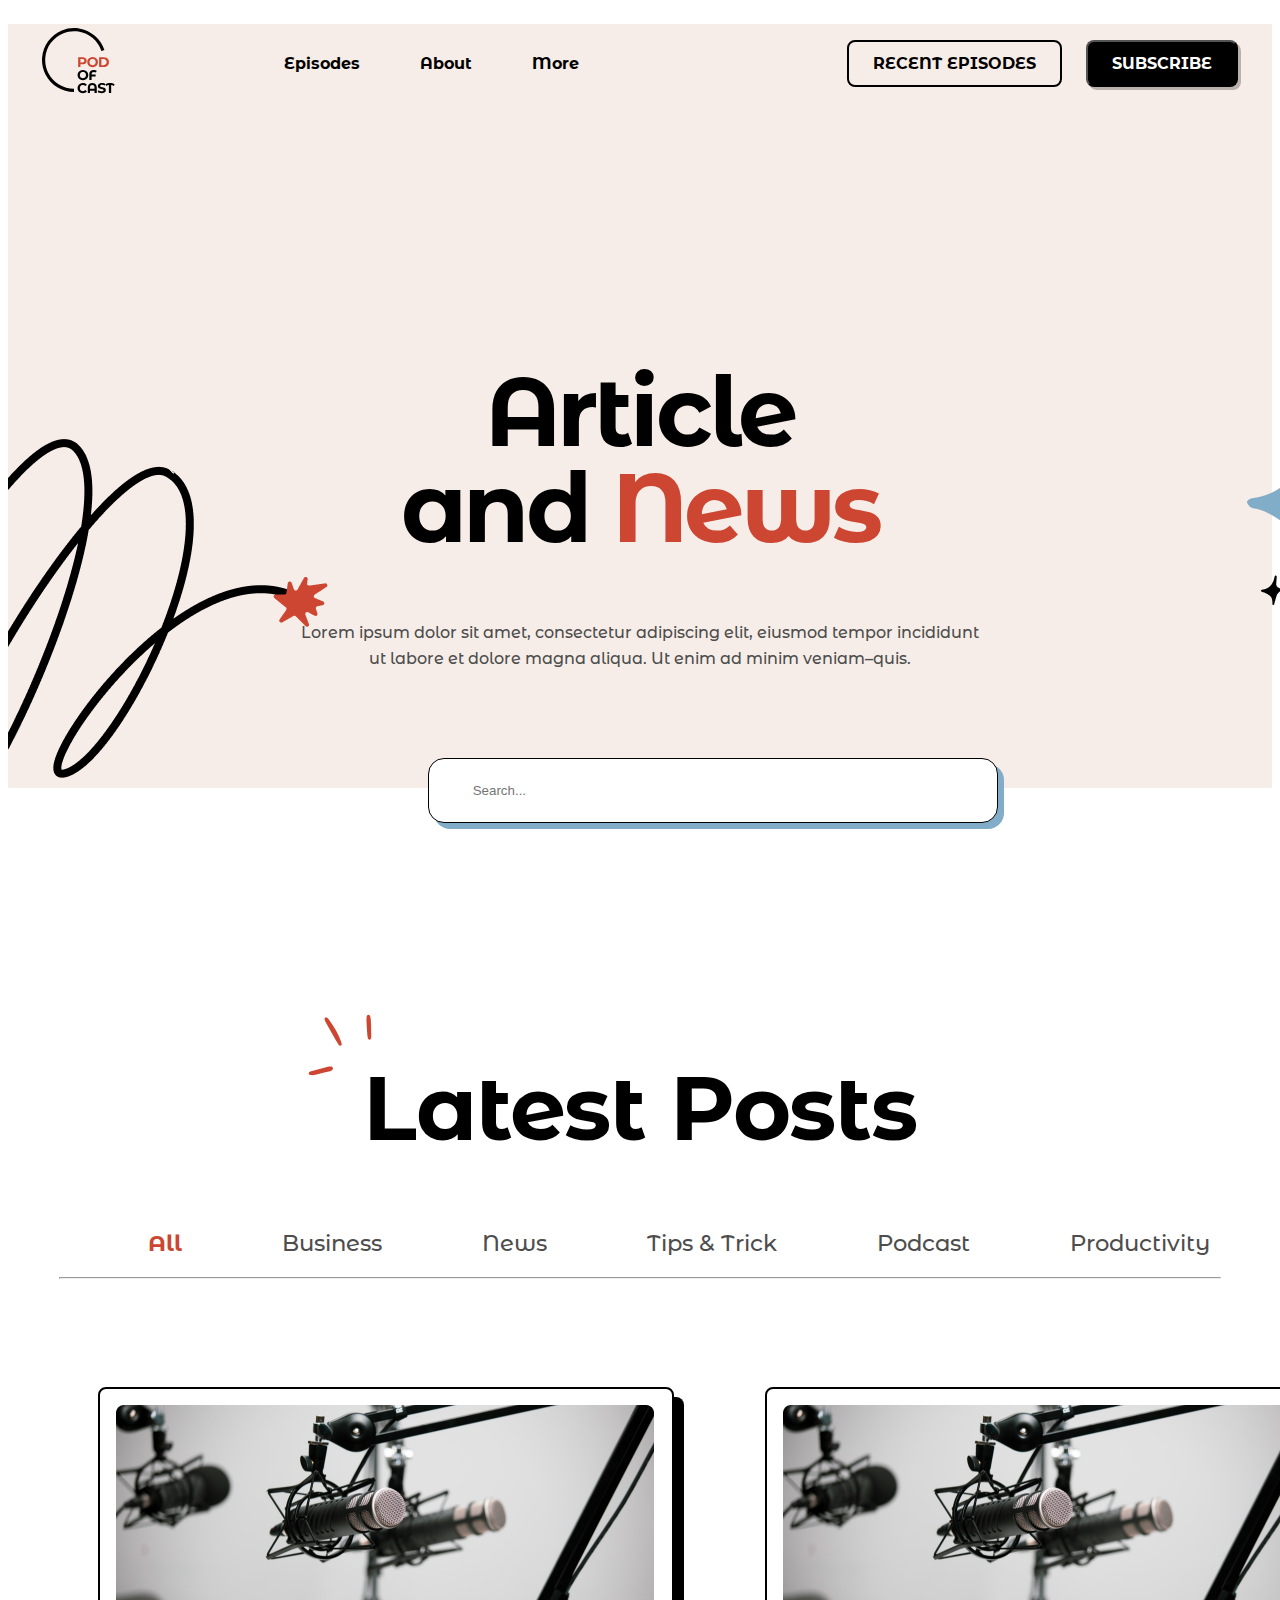
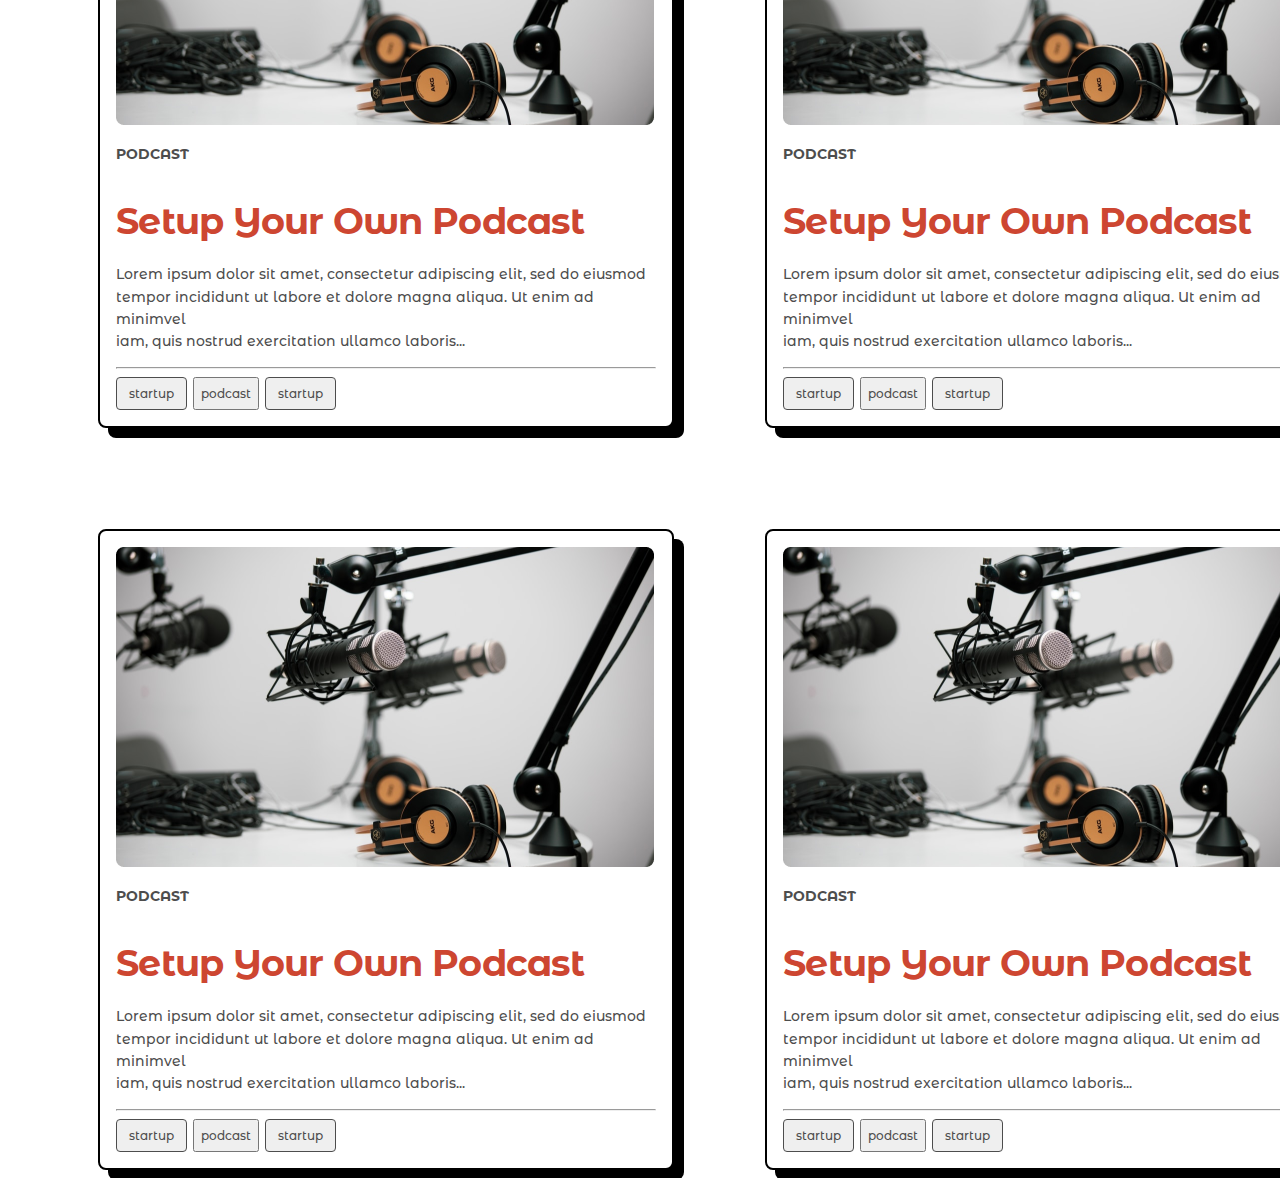
==== commit 96a91141: "davay xay" ====
--- a/index.html
+++ b/index.html
@@ -3,123 +3,179 @@
   <head>
     <meta charset="UTF-8" />
     <meta name="viewport" content="width=device-width, initial-scale=1.0" />
-    <title>HOMEWORK</title>
+    <link
+      rel="stylesheet"
+      href="https://cdnjs.cloudflare.com/ajax/libs/font-awesome/6.4.0/css/all.min.css"
+      integrity="sha512-iecdLmaskl7CVkqkXNQ/ZH/XLlvWZOJyj7Yy7tcenmpD1ypASozpmT/E0iPtmFIB46ZmdtAc9eNBvH0H/ZpiBw=="
+      crossorigin="anonymous"
+      referrerpolicy="no-referrer"
+    />
     <link rel="stylesheet" href="./css/main.css" />
+    <link rel="preconnect" href="https://fonts.googleapis.com" />
+    <link rel="preconnect" href="https://fonts.gstatic.com" crossorigin />
+    <link
+      href="https://fonts.googleapis.com/css2?family=Montserrat+Alternates:ital,wght@0,100;0,200;0,300;0,400;0,500;0,600;0,700;0,800;0,900;1,100;1,200;1,300;1,400;1,500;1,600;1,700;1,800;1,900&display=swap"
+      rel="stylesheet"
+    />
+    <title>Article and News</title>
   </head>
   <body>
-    <nav class="nav">
-      <img src="./img/logo (5).png" alt="" />
-      <a class="nav-a" href="#">Episodes</a>
-      <a class="nav-a-2" href="#">About</a>
-      <a class="nav-a-11" href="#">More</a>
-      <img class="nav-img" src="./img/Arrow - Down.png" alt="" />
-      <button class="btn">
-        <h1 class="h1">RECENT EPISODES</h1>
-      </button>
-      <button class="btn-2">
-        <h1 class="h2">SUBSCRIBE</h1>
-      </button>
-      <h1 class="nav-h1">
-        <span>About </span> <br />
-        Pod of Cast
-      </h1>
-      <p class="nav-p">Lorem ipsum dolor sit amet, consectetur adipiscing elit,  eiusmod tempor incididunt <br>
-        ut labore et dolore magna aliqua. Ut enim ad minim veniam–quis.</p>
-      <img class="nav-img-1" src="./img/Vector 4.png" alt="" />
-      <img class="nav-img-2" src="./img/Star 2.png" alt="">
-      <img class="nav-img-3" src="./img/vector (5).png" alt="">
-      <button class="btn-3">
-         <h1 class="nav-h2">BECOME SPONSOR</h1>
-      </button>
-      <button class="btn-4">
-         <h1 class="nav-h3">SUBSCRIBE</h1>
-      </button>
-      <button class="btn-5">
-        <a class="nav-a-3" href="#"> <span class="spn-1">76</span>K</a>
-        <p class="nav-p-1">Community Members</p>
-      </button>
-      <button class="btn-6">
-        <a class="nav-a-3" href="#"> <span class="spn-1">128</span>K</a>
-        <p class="nav-p-1">Podcast Subscribers</p>
-      </button>
-      <button class="btn-7">
-        <a class="nav-a-3" href="#"> <span class="spn-1">59</span>K</a>
-        <p class="nav-p-1">Daily Listeners</p>
-      </button>
-      <img class="nav-img-4" src="./img/Vector 4 (1).png" alt="">
-    </nav>
-    <div class="hero">
-          <h1 class="hero-h1">What our listeners say</h1>
-          <p class="hero-p">Their experience throughout every platform</p> 
-          <img class="hero-img" src="./img/img.png" alt=""> 
-          <h2 class="hero-h2">About and History</h2>
-          <img class="hero-img-1" src="./img/Sparkle.png" alt="">
-          <p class="hero-p-1">Eu non diam  phasellus vestibulum lorem. Fringilla est ullamcorper <br> eget nulla facilisi etiam dignissim. Id diam vel quam elementum <br> pulvinar. <br>
-          <br>
-            Elementum eu facilisis sed odio morbi quis commodo. <br>
-            Sed odio morbi quis commodo odio aenean sed adipiscing odio <br> diam. uno fablotoson louw uit.</p>
-            <p class="hero-p-2">Lorem ipsum dolor sit amet, consectetur adipiscing elit. Quam pellentesque at bibendum euismod tellus duis cursus dignissim odio. Sit vulputate et integer in. Sit vel, senectus iaculis morbi. Amet interdum imperdiet laoreet morbi tincidunt fermentum, libero. Ante <br> enim eget. 
-              <br>
-              <br>
-              Viverra at porttitor accumsan. Orci non here</p>
-              <img class="hero-img-2" src="./img/seperator.png" alt="picture">
-              <h3 class="hero-h3">Founder and Main Host</h3>
-              <img class="hero-img-3" src="./img/Scribble.png" alt="">
-              <img class="hero-img-4" src="./img/1 (1).png" alt="">
-              <img class="hero-img-5" src="./img/2.png" alt="">
-    </div>
-    <div class="heppo">
-      <img class="heppo-img" src="./img/Sparkle (1).png" alt="">
-      <h1 class="heppo-h1">Our Sponsor</h1>
-      <p class="heppo-p">Our current official sponsor</p>
-      <button class="heppo-btn">
-      <img class="heppo-img-3" src="./img/Google Podcast.png" alt="">
-        <img class="heppo-img-1" src="./img/seperator.png" alt="">
-        <p class="heppo-p-1">
-          Quis dictum cursus faucibus mattis dignissim. Pellentes <br>
-que purus in sed sodales in mauris molestie. Eleifend estcon <br>
-sctetur interdum eu in auctor. Gravida leo et.
-        </p>
-      </button>
-      <button class="heppo-btn-1">
-        <img class="heppo-img-2" src="./img/Spotify.png" alt="">
-        <img class="heppo-img-1" src="./img/seperator.png" alt="">
-        <p class="heppo-p-1">
-          Quis dictum cursus faucibus mattis dignissim. Pellentes <br>
-que purus in sed sodales in mauris molestie. Eleifend estcon <br>
-sctetur interdum eu in auctor. Gravida leo et.
-        </p>
-      </button>
-      <img class="heppo-img-4" src="./img/arrow.png" alt="">
-    </div>
-    <div class="our">
-       <h1 class="our-h1">Available now <br>
-        Pod of Cast App</h1>
-        <p class="our-p">We just launched our podcast app!</p>
-        <button class="our-btn">
-          <h2 class="our-h2">DOWNLOAD NOW</h2>
-          <p class="our-p-1">Content also available on:</p>
-          <img class="our-img" src="./img/platform.svg" alt="">
-        </button>
-    </div>
-    <div class="app">
-     <img class="app-img" src="./img/logo (5).png" alt="">
-     <p class="app-p">©2021.</p>
-     <p class="app-p-1">Lorem ipsum dolor sit amet, <br> consectetur adipiscing elit. Curabitur ac ultrices odio. </p>
-     <img class="app-img-1" src="./img/socials.svg" alt="">
-     <a class="app-a" href="#">About</a>
-     <a class="app-a-1" href="#">Testimonials</a>
-     <a class="app-a-2" href="#">Features</a>
-     <a class="app-a-3" href="#">Episodes</a>
-     <a class="app-a-4" href="#">Pricing</a>
-     <a class="app-a-5" href="#">Blog</a>
-     <a class="app-a-6" href="#">Listen to episodes on your fav platform:</a>
-     <img class="app-img-2" src="./img/platform (1).svg" alt="">
-     <a class="app-a-7" href="#">App available on:</a>
-     <img class="app-img-3" src="./img/platform (2).svg" alt="">
-     <img class="app-img-4" src="./img/seperator (2).png" alt="">
-     <a class="app-a-8" href="#">©2022. All Rights Reserved. <span class="app-spn">Pod of Cast</span> </a>
-     <a class="app-a-9" href="#">Terms . Privacy</a>
-    </div>
+    <header class="header">
+      <nav class="header__nav container">
+        <a class="header__nav-logo" href="#"
+          ><img src="./img/logo.svg" alt="logo"
+        /></a>
+        <ul class="header__nav-list">
+          <li class="header__nav-item"><a href="#">Episodes</a></li>
+          <li class="header__nav-item"><a href="#">About</a></li>
+          <li class="header__nav-item"><a href="#">More</a></li>
+        </ul>
+        <div class="header__nav-button">
+          <button class="button-1"><a href="#"> RECENT EPISODES</a></button>
+          <button class="button-2"><a href="#">SUBSCRIBE</a></button>
+        </div>
+      </nav>
+      <div class="header__hero">
+        <div class="header__hero-text">
+          <h1>
+            Article <br />
+            and <span> News</span>
+          </h1>
+          <p>
+            Lorem ipsum dolor sit amet, consectetur adipiscing elit, eiusmod
+            tempor incididunt <br />
+            ut labore et dolore magna aliqua. Ut enim ad minim veniam–quis.
+          </p>
+        </div>
+        <div class="header__hero-img">
+          <img class="header__left-img" src="./img/vector.png" alt="left-img" />
+          <img
+            class="header__right-img"
+            src="./img/vector-right.png"
+            alt="right-img"
+          />
+        </div>
+        <!-- <form method="get" action="#" class="signup-inp"> -->
+        <input type="search" placeholder=" Search..." />
+        <!-- </form> -->
+      </div>
+    </header>
+    <main>
+      <div class="main-start">
+        <div class="title">
+          <img class="h2-img" src="./img/Sparkle.svg" alt="sparkle" />
+          <h2>Latest Posts</h2>
+        </div>
+        <ul class="main__list">
+          <li class="main__list-item">
+            <a href="#"><span>All</span> </a>
+          </li>
+          <li class="main__list-item"><a href="#">Business</a></li>
+          <li class="main__list-item"><a href="#">News</a></li>
+          <li class="main__list-item"><a href="#">Tips & Trick</a></li>
+          <li class="main__list-item"><a href="#">Podcast</a></li>
+          <li class="main__list-item"><a href="#">Productivity</a></li>
+        </ul>
+        <hr class="hr-1" />
+        <div class="grid-container">
+        <div class="podcast">
+          <div class="podcast__img">
+            <img src="./img/img.png" alt="microfo" />
+          </div>
+          <div class="podcast__text">
+            <h3>PODCAST</h3>
+            <h2>Setup Your Own Podcast</h2>
+            <p>
+              Lorem ipsum dolor sit amet, consectetur adipiscing elit, sed do
+              eiusmod <br />
+              tempor incididunt ut labore et dolore magna aliqua. Ut enim ad
+              minimvel <br />
+              iam, quis nostrud exercitation ullamco laboris...
+            </p>
+            <hr class="hr-2" />
+          </div>
+
+          <div class="podcast__button">
+            <button class="button-1"><a href="#">startup</a></button>
+            <button class="button-2"><a href="#">podcast</a></button>
+            <button class="button-3"><a href="#">startup</a></button>
+          </div>
+        </div>
+
+        <div class="podcast">
+          <div class="podcast__img">
+            <img src="./img/img.png" alt="microfo" />
+          </div>
+          <div class="podcast__text">
+            <h3>PODCAST</h3>
+            <h2>Setup Your Own Podcast</h2>
+            <p>
+              Lorem ipsum dolor sit amet, consectetur adipiscing elit, sed do
+              eiusmod <br />
+              tempor incididunt ut labore et dolore magna aliqua. Ut enim ad
+              minimvel <br />
+              iam, quis nostrud exercitation ullamco laboris...
+            </p>
+            <hr class="hr-2" />
+          </div>
+
+          <div class="podcast__button">
+            <button class="button-1"><a href="#">startup</a></button>
+            <button class="button-2"><a href="#">podcast</a></button>
+            <button class="button-3"><a href="#">startup</a></button>
+          </div>
+        </div>
+
+        <div class="podcast">
+          <div class="podcast__img">
+            <img src="./img/img.png" alt="microfo" />
+          </div>
+          <div class="podcast__text">
+            <h3>PODCAST</h3>
+            <h2>Setup Your Own Podcast</h2>
+            <p>
+              Lorem ipsum dolor sit amet, consectetur adipiscing elit, sed do
+              eiusmod <br />
+              tempor incididunt ut labore et dolore magna aliqua. Ut enim ad
+              minimvel <br />
+              iam, quis nostrud exercitation ullamco laboris...
+            </p>
+            <hr class="hr-2" />
+          </div>
+
+          <div class="podcast__button">
+            <button class="button-1"><a href="#">startup</a></button>
+            <button class="button-2"><a href="#">podcast</a></button>
+            <button class="button-3"><a href="#">startup</a></button>
+          </div>
+        </div>
+
+        <div class="podcast">
+          <div class="podcast__img">
+            <img src="./img/img.png" alt="microfo" />
+          </div>
+          <div class="podcast__text">
+            <h3>PODCAST</h3>
+            <h2>Setup Your Own Podcast</h2>
+            <p>
+              Lorem ipsum dolor sit amet, consectetur adipiscing elit, sed do
+              eiusmod <br />
+              tempor incididunt ut labore et dolore magna aliqua. Ut enim ad
+              minimvel <br />
+              iam, quis nostrud exercitation ullamco laboris...
+            </p>
+            <hr class="hr-2" />
+          </div>
+
+          <div class="podcast__button">
+            <button class="button-1"><a href="#">startup</a></button>
+            <button class="button-2"><a href="#">podcast</a></button>
+            <button class="button-3"><a href="#">startup</a></button>
+          </div>
+        </div>
+      </div>
+      </div>
+      
+    </main>
   </body>
-</html>+</html>
--- a/css/main.css
+++ b/css/main.css
@@ -1,881 +1,264 @@
-    @import url("https://fonts.googleapis.com/css2?family=Montserrat&family=Montserrat+Alternates&display=swap");
-    
-    .nav {
-      position: absolute;
-      left: 350px;
-      width: 1440px;
-      height: 824px;
-      background: var(--champagne, #f7ede8);
-    }
-    img {
-      position: absolute;
-      top: 30px;
-      left: 180px;
-      width: 74px;
-      height: 74px;
-      flex-shrink: 0;
-    }
-    .nav-a {
-      position: absolute;
-      top: 60px;
-      left: 400px;
-      color: var(--black, #000);
-      cursor: pointer;
-      font-family: "Montserrat Alternates", sans-serif;
-      font-size: 16px;
-      font-style: normal;
-      font-weight: 700;
-      text-decoration: none;
-      line-height: 160%;
-    }
-    .nav-a-2 {
-      position: absolute;
-      top: 60px;
-      left: 550px;
-      text-decoration: none;
-      color: var(--black, #000);
-      font-family: " Montserrat Alternates", sans-serif;
-      font-size: 16px;
-      font-style: normal;
-      font-weight: 700;
-      line-height: 160%;
-    }
-    .nav-a-11 {
-      position: absolute;
-      top: 60px;
-      left: 680px;
-      text-decoration: none;
-      color: var(--black, #000);
-      font-family: "Montserrat Alternates", sans-serif;
-      font-size: 16px;
-      font-style: normal;
-      font-weight: 700;
-      line-height: 160%;
-    }
-    .nav-img {
-      position: absolute;
-      top: 65px;
-      left: 730px;
-      width: 16px;
-      height: 16px;
-    }
-    .btn {
-      position: absolute;
-      top: 40px;
-      left: 950px;
-      width: 200px;
-      height: 50px;
-      display: flex;
-      padding: 12px 24px;
-      justify-content: center;
-      align-items: center;
-      border-radius: 8px;
-      border: 2px solid var(--black, #000);
-    }
-    .h1 {
-      color: black;
-      font-family: Montserrat Alternates;
-      font-size: 14px;
-      font-style: normal;
-      font-weight: 700;
-      line-height: normal;
-      cursor: pointer;
-    }
-    .btn-2 {
-      position: absolute;
-      top: 40px;
-      left: 1170px;
-      width: 200px;
-      height: 50px;
-      display: flex;
-      padding: 12px 24px;
-      justify-content: center;
-      align-items: center;
-      border-radius: 8px;
-      background: var(--black, #000);
-      box-shadow: 3px 3px 0px 0px rgba(0, 0, 0, 0.25);
-    }
-    .h2 {
-      color: #fff;
-      font-family: " Montserrat Alternates", sans-serif;
-      font-size: 14px;
-      font-style: normal;
-      font-weight: 700;
-      line-height: normal;
-      cursor: pointer;
-    }
-    .nav-h1 {
-      position: absolute;
-      top: 100px;
-      left: 500px;
-      color: var(--black, #000);
-      text-align: center;
-      font-family: "Montserrat Alternates", sans-serif;
-      font-size: 96px;
-      font-style: normal;
-      font-weight: 700;
-      line-height: 100%; /* 96px */
-      letter-spacing: -3.84px;
-      color: var(--vermillion, #cd4631);
-      font-family: "Montserrat Alternates", sans-serif;
-      font-size: 96px;
-      font-style: normal;
-      font-weight: 700;
-      line-height: 100%;
-      letter-spacing: -3.84px;
-    }
-    span {
-      color: #000;
-    }
-    .nav-img-1 {
-      position: absolute;
-      top: 100px;
-      left: 5px;
-      width: 400px;
-      height: 450px;
-      transform: rotate(5deg);
-      flex-shrink: 0;
-      stroke-width: 8px;
-      stroke: var(--black, #000);
-    }
-    .nav-img-2 {
-      position: absolute;
-      top: 320px;
-      left: 390px;
-      width: 64px;
-      height: 64px;
-      flex-shrink: 0;
-      fill: var(--vermillion, #cd4631);
-    }
-    .nav-p {
-      position: absolute;
-      top: 380px;
-      left: 400px;
-      width: 766px;
-      color: var(--davys-grey, #4d4d4d);
-      text-align: center;
-      font-family: "Montserrat Alternates", sans-serif;
-      font-size: 16px;
-      font-style: normal;
-      font-weight: 500;
-      line-height: 160%;
-    }
-    .nav-img-3 {
-        position: absolute;
-        top: 200px;
-        left: 1320px;
-      width: 120px;
-      height: 166.963px;
-      flex-shrink: 0;
-    }
-    .btn-3{
-      position: absolute;
-      top: 500px;
-      left: 580px;
-      width: 200px;
-      height: 60px;
-      display: flex;
-    padding: 20px 36px;
-    justify-content: center;
-    align-items: center;
-    border-radius: 8px;
-    border: 3px solid var(--black, #000);
-    background: var(--champagne, #F7EDE8);
-    box-shadow: 6px 6px 0px 0px rgba(0, 0, 0, 0.25);
-    }
+.conteiner {
+  margin: 0 auto;
+  width: 1300px;
+}
 
-    .nav-h2{
-      position: absolute;
-      top: 5px;
-      left: 30px;
-      color: var(--black, #000);
-      cursor: pointer;
-    font-family: 'Montserrat Alternates' , sans-serif;
-    font-size: 14px;
-    font-style: normal;
-    font-weight: 700;
-    line-height: 160%;
-    }
-    .btn-4{
-      position: absolute;
-      top: 500px;
-      left: 800px;
-      width: 150px;
-      height: 60px;
-      display: flex;
-      padding: 20px 36px;
-      justify-content: center;
-      align-items: center;
-      border-radius: 8px;
-      border: 2px solid var(--black, #000);
-      background: var(--black, #000);
-      box-shadow: 6px 6px 0px 0px rgba(0, 0, 0, 0.25);
-    }
-      .nav-h3{
-        color: #FFF;
-        cursor: pointer;
-    font-family:' Montserrat Alternates',sans-serif;
-    font-size: 14px;
-    font-style: normal;
-    font-weight: 700;
-    line-height: 160%;
-      }
-  .btn-5{
-    width: 300px;
-    height: 200px;
-    position: absolute;
-    top: 720px;
-    left: 200px;
-    display: inline-flex;
-padding: 59px 94px;
-justify-content: center;
-align-items: center;
-border-radius: 8px;
-border: 1.5px solid var(--black, #000);
-background: #FFF;
-box-shadow: 6px 6px 0px 0px #CD4631;
-  }
-  .nav-a-3{
-    position: absolute;
-    top: 50px;
-    left: 100px;
-    color: var(--vermillion, #CD4631);
-    text-decoration: none;
-font-family: 'Montserrat Alternates',sans-serif;
-font-size: 59.3px;
-font-style: normal;
-font-weight: 700;
-line-height: 120%; 
-letter-spacing: -1.186px;
-color: var(--black, #000);
-font-family:' Montserrat Alternates', sans-serif;
-font-size: 59.3px;
-font-style: normal;
-font-weight: 700;
-line-height: 120%;
-letter-spacing: -1.186px;
-  }
-  .spn-1{
-    color: #CD4631;
-  }
-  .nav-p-1{
-    position: absolute;
-    top: 110px;
-    left: 80px;
-    color: var(--davys-grey, #4D4D4D);
-text-align: center;
-font-family:' Montserrat Alternates',sans-serif;
-font-size: 16px;
-font-style: normal;
-font-weight: 500;
-line-height: 160%;
-  }
-  .btn-6{
-    width: 300px;
-    height: 200px;
-    position: absolute;
-    top: 720px;
-    left: 520px;
-    display: inline-flex;
-padding: 59px 94px;
-justify-content: center;
-align-items: center;
-border-radius: 8px;
-border: 1.5px solid var(--black, #000);
-background: #FFF;
-box-shadow: 6px 6px 0px 0px #CD4631;
-  }
-  .btn-7{
-    width: 300px;
-    height: 200px;
-    position: absolute;
-    top: 720px;
-    left: 840px;
-    display: inline-flex;
-padding: 59px 94px;
-justify-content: center;
-align-items: center;
-border-radius: 8px;
-border: 1.5px solid var(--black, #000);
-background: #FFF;
-box-shadow: 6px 6px 0px 0px #CD4631;
-  }
-  .nav-img-4{
-    position: absolute;
-    top: 750px;
-    left: 1300px;
-    width: 120px;
-height: 120px;
-flex-shrink: 0;
-stroke-width: 2.5px;
-stroke: var(--vermillion, #CD4631);
-  }
-  .hero{
-    position: absolute;
-    top: 950px;
-     left: 350px;
-    width: 1440px;
-height: 2284px;
-background: #ffffff;
-  }
-  .hero-h1{
-color: #000;
-text-align: center;
-font-family:' Montserrat Alternates',sans-serif;
-font-size: 59.3px;
-font-style: normal;
-font-weight: 700;
-line-height: 120%; 
-letter-spacing: -1.186px;
-color: var(--black, #000);
-font-family: 'Montserrat Alternates',sans-serif;
-font-size: 59.3px;
-font-style: normal;
-font-weight: 700;
-line-height: 120%;
-letter-spacing: -1.186px;
-  }
-  .hero-p{
-    color: var(--davys-grey, #4D4D4D);
-text-align: center;
-font-family:' Montserrat Alternates', sans-serif;
-font-size: 22.65px;
-font-style: normal;
-font-weight: 500;
-line-height: 160%;
-  }
-  .hero-img{
-    position: absolute;
-    top: 250px;
-    width: 1160px;
-height: 640px;
-flex-shrink: 0;
-border-radius: 8px;
-  }
-  .hero-h2{
-    position: absolute;
-    top: 950px;
-    left: 520px;
-     text-align: center;
-    color: var(--black, #000);
-font-family: 'Montserrat Alternates',sans-serif;
-font-size: 36.65px;
-font-style: normal;
-font-weight: 700;
-line-height: 140%; 
-letter-spacing: -0.733px;
-  }
-  .hero-img-1{
-    position: absolute;
-    top: 900px;
-    left: 440px;
-    width: 120px;
-height: 120px;
-flex-shrink: 0;
-  }
-  .hero-p-1{
-    position: absolute;
-    top: 1100px;
-    left: 180px;
-    width: 570px;
-    color: #4D4D4D;
-    font-family: 'Montserrat Alternates',sans-serif;
-    font-size: 16px;
-    font-style: normal;
-    font-weight: 500;
-    line-height: 160%; 
-    color: var(--black, #000);
-    font-family: 'Montserrat Alternates',sans-serif;
-    font-size: 16px;
-    font-style: normal;
-    font-weight: 700;
-    line-height: 160%;
-    color: var(--black, #000);
-    font-family: 'Montserrat Alternates',sans-serif;
-    font-size: 16px;
-    font-style: normal;
-    font-weight: 500;
-    line-height: 160%;
-    text-decoration-line: underline;
-    text-decoration: none;
-  }
- .hero-p-2{
+.header {
+  background: #f7ede8;
+}
+.header .header__nav {
+  display: flex;
+  margin-top: 24px;
+  align-items: center;
+  justify-content: space-around;
+}
+.header .header__nav-list {
+  display: flex;
+  margin-right: 200px;
+}
+.header a {
+  text-decoration: none;
+  color: var(--black, #000);
+  font-family: "Montserrat Alternates", sans-serif;
+  font-size: 22px;
+  font-size: 16px;
+  font-style: normal;
+  font-weight: 700;
+  line-height: normal;
+}
+.header .header__nav-item {
+  margin-left: 60px;
+  list-style: none;
+}
+.header .button-1 {
+  padding: 12px 24px;
+  justify-content: center;
+  align-items: center;
+  border-radius: 8px;
+  border: 2px solid #000;
+  background-color: #f7ede8;
+}
+.header .button-2 {
+  padding: 12px 24px;
+  justify-content: center;
+  align-items: center;
+  border-radius: 8px;
+  background: var(--black, #000);
+  box-shadow: 3px 3px 0px 0px rgba(0, 0, 0, 0.25);
+  margin-left: 20px;
+}
+.header .button-2 a {
+  color: white;
+}
+.header h1 {
+  color: var(--black, #000);
+  text-align: center;
+  margin-top: 162px;
+  font-family: Montserrat Alternates;
+  font-size: 96px;
+  font-style: normal;
+  font-weight: 700;
+  line-height: 100%;
+  letter-spacing: -3.84px;
+}
+.header h1 span {
+  color: var(--vermillion, #cd4631);
+  font-family: Montserrat Alternates;
+  font-size: 96px;
+  font-style: normal;
+  font-weight: 700;
+  line-height: 100%;
+  letter-spacing: -3.84px;
+}
+.header .header__hero-text {
+  color: var(--davys-grey, #4d4d4d);
+  text-align: center;
+  font-family: Montserrat Alternates;
+  font-size: 16px;
+  font-style: normal;
+  font-weight: 500;
+  line-height: 160%;
+  padding: 100px;
+}
+.header .header__left-img {
   position: absolute;
-  top: 1100px;
-  left: 750px;
+  margin-top: -500px;
+}
+.header .header__right-img {
+  position: absolute;
+  margin-left: 1239px;
+  margin-top: -350px;
+}
+.header input {
+  position: absolute;
+  display: flex;
   width: 570px;
-color: #4D4D4D;
-font-family: 'Montserrat Alternates',sans-serif;
-font-size: 16px;
-font-style: normal;
-font-weight: 500;
-line-height: 160%; 
-color: var(--black, #000);
-font-family: 'Montserrat Alternates',sans-serif;
-font-size: 16px;
-font-style: normal;
-font-weight: 700;
-line-height: 160%;
-color: var(--black, #000);
-font-family: 'Montserrat Alternates',sans-serif;
-font-size: 16px;
-font-style: normal;
-font-weight: 500;
-line-height: 160%;
-text-decoration-line: underline;
-text-decoration: none;
- } 
- .hero-img-2{
-  position: absolute;
-  top: 1400px;
-  left: 180px;
+  padding: 24px 0px 24px 40px;
+  align-items: center;
+  gap: 24px;
+  margin-left: 420px;
+  border-radius: 16px;
+  border: 1.5px solid var(--black, #000);
+  background: #fff;
+  box-shadow: 6px 6px 0px 0px #81adc8;
+  margin-top: -30px;
+}
+
+main .title {
+  color: var(--black, #000);
+  text-align: center;
+  font-family: Montserrat Alternates;
+  font-size: 59.3px;
+  font-style: normal;
+  font-weight: 700;
+  line-height: 120%;
+  letter-spacing: -1.186px;
+  margin-top: 141px;
+}
+main .h2-img {
+  margin-top: -60px;
+  line-height: 140%;
+  letter-spacing: -0.453px;
+  margin-left: -600px;
+  margin-bottom: -120px;
+}
+main .main__list {
+  display: flex;
+  list-style: none;
+  margin-top: 80px;
+}
+main .main__list-item a {
+  text-decoration: none;
+  color: var(--davys-grey, #4d4d4d);
+  margin-left: 100px;
+  font-family: Montserrat Alternates;
+  font-size: 22.65px;
+  font-style: normal;
+  font-weight: 500;
+  line-height: 160%;
+}
+main a span {
+  color: #cd4631;
+  font-weight: 700;
+  line-height: 140%;
+}
+main .hr-1 {
   width: 1160px;
-height: 5px;
-flex-shrink: 0;
-stroke-width: 0.5px;
-stroke: var(--davys-grey, #4D4D4D);
- }
- .hero-h3{
-  position: absolute;
-  top: 1500px;
-  left: 520px;
-  color: var(--black, #000);
-font-family:' Montserrat Alternates',sans-serif;
-font-size: 36.65px;
-font-style: normal;
-font-weight: 700;
-line-height: 140%; 
-letter-spacing: -0.733px;
+  height: 0px;
+  flex-shrink: 0;
+  stroke-width: 1.5px;
+  stroke: var(--davys-grey, #4d4d4d);
+}
+main .podcast__text h3 {
+  width: 538px;
+  color: var(--davys-grey, #4d4d4d);
+  font-family: Montserrat Alternates;
+  font-size: 14px;
+  font-style: normal;
+  font-weight: 700;
+  line-height: 160%;
+}
+main .podcast__text h2 {
+  width: 538px;
+  height: 37px;
+  color: var(--vermillion, #cd4631);
+  font-family: Montserrat Alternates;
+  font-size: 36.65px;
+  font-style: normal;
+  font-weight: 700;
+  line-height: 140%;
+  letter-spacing: -0.733px;
+}
+main .podcast__text p {
+  width: 538px;
+  color: var(--davys-grey, #4d4d4d);
+  font-family: Montserrat Alternates;
+  font-size: 14px;
+  font-style: normal;
+  font-weight: 500;
+  line-height: 160%;
+}
+main .button-1 {
+  padding: 6px 12px;
+  justify-content: center;
+  align-items: center;
+  gap: 10px;
+  border-radius: 4px;
+  border: 1px solid var(--davys-grey, #4d4d4d);
+}
+main .button-1 a {
+  text-decoration: none;
+  color: var(--davys-grey, #4d4d4d);
+  font-family: Montserrat Alternates;
+  font-size: 12px;
+  font-style: normal;
+  font-weight: 500;
+  line-height: 160%;
+}
+main .podcast button {
+  margin-right: 6px;
+}
+main .podcast__button {
+  display: flex;
+}
+main .button-2 {
+  color: var(--davys-grey, #4d4d4d);
+  font-family: Montserrat Alternates;
+  font-size: 12px;
+  font-style: normal;
+  font-weight: 500;
+  line-height: 160%;
+}
+main .button-2 a {
+  text-decoration: none;
+  color: var(--davys-grey, #4d4d4d);
+  font-family: Montserrat Alternates;
+  font-size: 12px;
+  font-style: normal;
+  font-weight: 500;
+  line-height: 160%;
+}
+main .button-3 {
+  padding: 6px 12px;
+  justify-content: center;
+  align-items: center;
+  gap: 10px;
+  border-radius: 4px;
+  border: 1px solid var(--davys-grey, #4d4d4d);
+}
+main .button-3 a {
+  text-decoration: none;
+  color: var(--davys-grey, #4d4d4d);
+  font-family: Montserrat Alternates;
+  font-size: 12px;
+  font-style: normal;
+  font-weight: 500;
+  line-height: 160%;
+}
+main .hr-2 {
+  width: 538px;
+  height: 0px;
+  stroke-width: 0.5px;
+  stroke: var(--davys-grey, #4d4d4d);
+}
+main .podcast {
+  margin-top: 100px;
+  margin-left: 90px;
+  width: 540px;
+  padding: 16px;
+  flex-direction: column;
+  justify-content: center;
+  align-items: flex-start;
+  gap: 40px;
+  border-radius: 8px;
+  border: 2px solid var(--black, #000);
+  background: #fff;
+  box-shadow: 10px 10px 0px 0px #000;
+}
+main .grid-container {
+  display: grid;
+  grid-template-columns: auto auto;
+  gap: 1px;
+}
 
- }
- .hero-img-3{
-  position: absolute;
-  top: 1470px;
-  left: 880px;
-  width: 98.893px;
-height: 98.893px;
-transform: rotate(10deg);
-flex-shrink: 0;
- }
- .hero-img-4{
-  position: absolute;
-  top: 1680px;
-  left: 180px;
-  width: 570px;
-height: 520px;
-flex-shrink: 0;
-/* border-radius: 8px;
-border: 2px solid var(--black, #000);
-background: #FFF;
-box-shadow: 10px 10px 0px 0px #000; */
- }
- .hero-img-5{
-  position: absolute;
-  top: 1680px;
-  left: 780px;
-  width: 570px;
-height: 520px;
-flex-shrink: 0;
- }
- .heppo{
-  position: absolute;
-   top: 3230px;
-   left:350px ;
-  width: 1440px;
-height: 860px;
-background: var(--champagne, #F7EDE8);
- }
- .heppo-img{
-  position: absolute;
-  top: 80px;
-  left: 470px;
-  width: 74px;
-height: 74px;
-flex-shrink: 0;
- }
- .heppo-h1{
-  position: absolute;
-  top: 100px;
-  left: 550px;
-  color: var(--black, #000);
-text-align: center;
-font-family:' Montserrat Alternates',sans-serif;
-font-size: 59.3px;
-font-style: normal;
-font-weight: 700;
-line-height: 120%; 
-letter-spacing: -1.186px;
- }
- .heppo-p{
-  position: absolute;
-  top: 210px;
-  left: 590px;
-  color: var(--davys-grey, #4D4D4D);
-text-align: center;
-font-family:' Montserrat Alternates',sans-serif;
-font-size: 22.65px;
-font-style: normal;
-font-weight: 500;
-line-height: 160%;
- }
- .heppo-btn{
-  position: absolute;
-  top: 350px;
-  left: 180px;
-  width: 550px;
-  height: 250px;
-  display: inline-flex;
-padding: 40px 17px 30px 17px;
-justify-content: center;
-align-items: center;
-border-radius: 12px;
-border: 1.613px solid var(--black, #000);
-background: #FFF;
- }
- .heppo-h2{
-  position: absolute;
-  top: 40px;
-  left: 250px;
-  width: 229.069px;
-height: 32.216px;
-flex-shrink: 0;
- }
- .heppo-img-1{
-  position: absolute;
-  top: 120px;
-  left: 110px;
-  width: 354.906px;
-height: 1px;
- }
- .heppo-p-1{
-  position: absolute;
-  top: 140px;
-  width: 536px;
-height: 71px;
-color: var(--davys-grey, #4D4D4D);
-text-align: center;
-font-family:' Montserrat Alternates',sans-serif;
-font-size: 14px;
-font-style: normal;
-font-weight: 500;
-line-height: 160%; 
-color: var(--black, #000);
-font-family:' Montserrat Alternates',sans-serif;
-font-size: 14px;
-font-style: normal;
-font-weight: 500;
-line-height: 160%;
- }
- .heppo-img-3{
-  display: flex;
-width: 300px;
-justify-content: center;
-align-items: center;
-gap: 15.218px;
- }
- .heppo-btn-1{
- position: absolute;
-  top: 350px;
-  left: 750px;
-  width: 550px;
-  height: 250px;
-  display: inline-flex;
-padding: 40px 17px 30px 17px;
-justify-content: center;
-align-items: center;
-border-radius: 12px;
-border: 1.613px solid var(--black, #000);
-background: #FFF;
- }
- .heppo-img-2{
-  width: 193.729px;
-height: 53.814px;
- }
- .heppo-img-4{
-  position: absolute;
-  top: 700px;
-  left: 180px;
-  width: 150px;
-  display: inline-flex;
-justify-content: center;
-align-items: center;
-gap: 20px;
- }
- .our{
-  position: absolute;
-  top: 4090px;
-  left: 350px;
-  width: 1440px;
-height: 816px;
-background: var(--alice-blue, #EDF3F7);
- }
- .our-h1{
-  position: absolute;
-  top: 150px;
-  left: 520px;
-  color: var(--black, #000);
-text-align: center;
-font-family:' Montserrat Alternates',sans-serif;
-font-size: 59.3px;
-font-style: normal;
-font-weight: 700;
-line-height: 120%; 
-letter-spacing: -1.186px;
- }
- .our-p{
-  position: absolute;
-  top: 350px;
-  left: 550px;
-  color: var(--davys-grey, #4D4D4D);
-text-align: center;
-font-family:' Montserrat Alternates',sans-serif;
-font-size: 22.65px;
-font-style: normal;
-font-weight: 500;
-line-height: 160%;
- }
- .our-btn{
-  position: absolute;
-  top: 600px;
-  left: 620px;
-  width: 200px;
-  height: 50px;
-display: inline-flex;
-padding: 20px 36px;
-justify-content: center;
-align-items: center;
-border-radius: 8px;
-border: 2px solid var(--black, #000);
-background: var(--black, #000);
- }
- .our-h2{
-  cursor: pointer;
-  color: #FFF;
-font-family:' Montserrat Alternates',sans-serif;
-font-size: 14px;
-font-style: normal;
-font-weight: 700;
-line-height: 160%;
- }
- .our-p-1{
-  position: absolute;
-  top: 50px;
-  color: var(--davys-grey, #4D4D4D);
-font-family:' Montserrat Alternates',sans-serif;
-font-size: 14px;
-font-style: normal;
-font-weight: 500;
-line-height: 160%;
- }
- .our-img{
-  position: absolute;
-  top: 100px;
-  left:-10px ;
-  width: 200px;
-  display: flex;
-justify-content: center;
-align-items: center;
-gap: 20px;
- }
-.app{
-  position: absolute;
-  top: 4900px;
-  left: 350px;
-  width: 1440px;
-height: 618px;
-background: #ffffff;
-}
-.app-img{
-
-  position: absolute;
-  top: 120px;
-  width: 74px;
-height: 74px;
-flex-shrink: 0;
-}
-.app-p{
-  position: absolute;
-  top: 165px;
-  left: 280px;
-  color: var(--davys-grey, #4D4D4D);
-font-family: 'Montserrat Alternates',sans-serif;
-font-size: 12px;
-font-style: normal;
-font-weight: 500;
-line-height: 160%;
-}
-.app-p-1{
-  position: absolute;
-  top: 220px;
-  left: 180px;
-  width: 275px;
-color: var(--davys-grey, #4D4D4D);
-font-family:' Montserrat Alternates',sans-serif;
-font-size: 14px;
-font-style: normal;
-font-weight: 500;
-line-height: 160%;
-}
-
-.app-img-1{
-  position: absolute;
-  top: 300px;
-  display: inline-flex;
-justify-content: center;
-align-items: center;
-gap: 25px;
-}
-.app-a{
-  position: absolute;
-  top: 120px;
-  left: 500px;
-  text-decoration: none;
-  color: var(--black, #000);
-font-family:' Montserrat Alternates',sans-serif;
-font-size: 16px;
-font-style: normal;
-font-weight: 500;
-line-height: 160%;
-}
-.app-a-1{
-  position: absolute;
-  top: 160px;
-  left: 500px;
-  text-decoration: none;
-  color: var(--vermillion, #CD4631);
-font-family:' Montserrat Alternates',sans-serif;
-font-size: 16px;
-font-style: normal;
-font-weight: 500;
-line-height: 160%; 
-}
-.app-a-2{
-  position: absolute;
-  top: 200px;
-  left: 500px;
-  text-decoration: none;
-  color: var(--black, #000);
-font-family:' Montserrat Alternates',sans-serif;
-font-size: 16px;
-font-style: normal;
-font-weight: 500;
-line-height: 160%; /
-}
-.app-a-3{
-  position: absolute;
-  top: 120px;
-  left: 680px;
-  text-decoration: none;
-  color: var(--vermillion, #CD4631);
-font-family:' Montserrat Alternates',sans-serif;
-font-size: 16px;
-font-style: normal;
-font-weight: 500;
-line-height: 160%;
-}
-.app-a-4{
-  position: absolute;
-  top: 160px;
-  left: 680px;
-  text-decoration: none;
-  color: var(--black, #000);
-font-family: 'Montserrat Alternates',sans-serif;
-font-size: 16px;
-font-style: normal;
-font-weight: 500;
-line-height: 160%; 
-}
-.app-a-5{
-  position: absolute;
-  top: 200px;
-  left: 680px;
-  text-decoration: none;
-  color: var(--black, #000);
-font-family:' Montserrat Alternates',sans-serif;
-font-size: 16px;
-font-style: normal;
-font-weight: 500;
-line-height: 160%; /
-}
-.app-a-6{
-  position: absolute;
-  top: 120px;
-  left: 900px;
-  text-decoration: none;
-  color: var(--davys-grey, #4D4D4D);
-font-family:' Montserrat Alternates',sans-serif;
-font-size: 16px;
-font-style: normal;
-font-weight: 500;
-line-height: 160%;
-}
-.app-img-2{
-  position: absolute;
-  top: 160px;
-  left: 900px;
-  display: flex;
-width: 373px;
-justify-content: space-between;
-align-items: center;
-}
-.app-a-7{
-  position: absolute;
-  top: 250px;
-  left: 900px;
-  text-decoration: none;
-  color: var(--davys-grey, #4D4D4D);
-font-family: 'Montserrat Alternates',sans-serif;
-font-size: 16px;
-font-style: normal;
-font-weight: 500;
-line-height: 160%;
-}
-.app-img-3{
-  position: absolute;
-  top: 280px;
-  left: 900px;
-  display: flex;
-align-items: flex-start;
-gap: 20px;
-}
-.app-img-4{
-  position: absolute;
-  top: 500px;
-  width: 1160px;
-height: 1px;
-stroke-width: 0.5px;
-stroke: var(--davys-grey, #4D4D4D);
-}
-.app-a-8{
-  position: absolute;
-  top: 520px;
-  left: 180px;
-  text-decoration: none;
-  color: var(--davys-grey, #4D4D4D);
-font-family:' Montserrat Alternates',sans-serif;
-font-size: 12px;
-font-style: normal;
-font-weight: 500;
-line-height: 160%; 
-color: var(--vermillion, #000000);
-font-family:' Montserrat Alternates',sans-serif;
-font-size: 12px;
-font-style: normal;
-font-weight: 500;
-line-height: 160%;
-}
-.app-spn{
-  color: #cd4631;
-}
-.app-a-9{
-  position: absolute;
-  top: 520px;
-  left: 1250px;
-  text-decoration: none;
-  color: var(--davys-grey, #4D4D4D);
-font-family: 'Montserrat Alternates',sans-serif;
-font-size: 12px;
-font-style: normal;
-font-weight: 500;
-line-height: 160%; 
-}+/*# sourceMappingURL=main.css.map */
